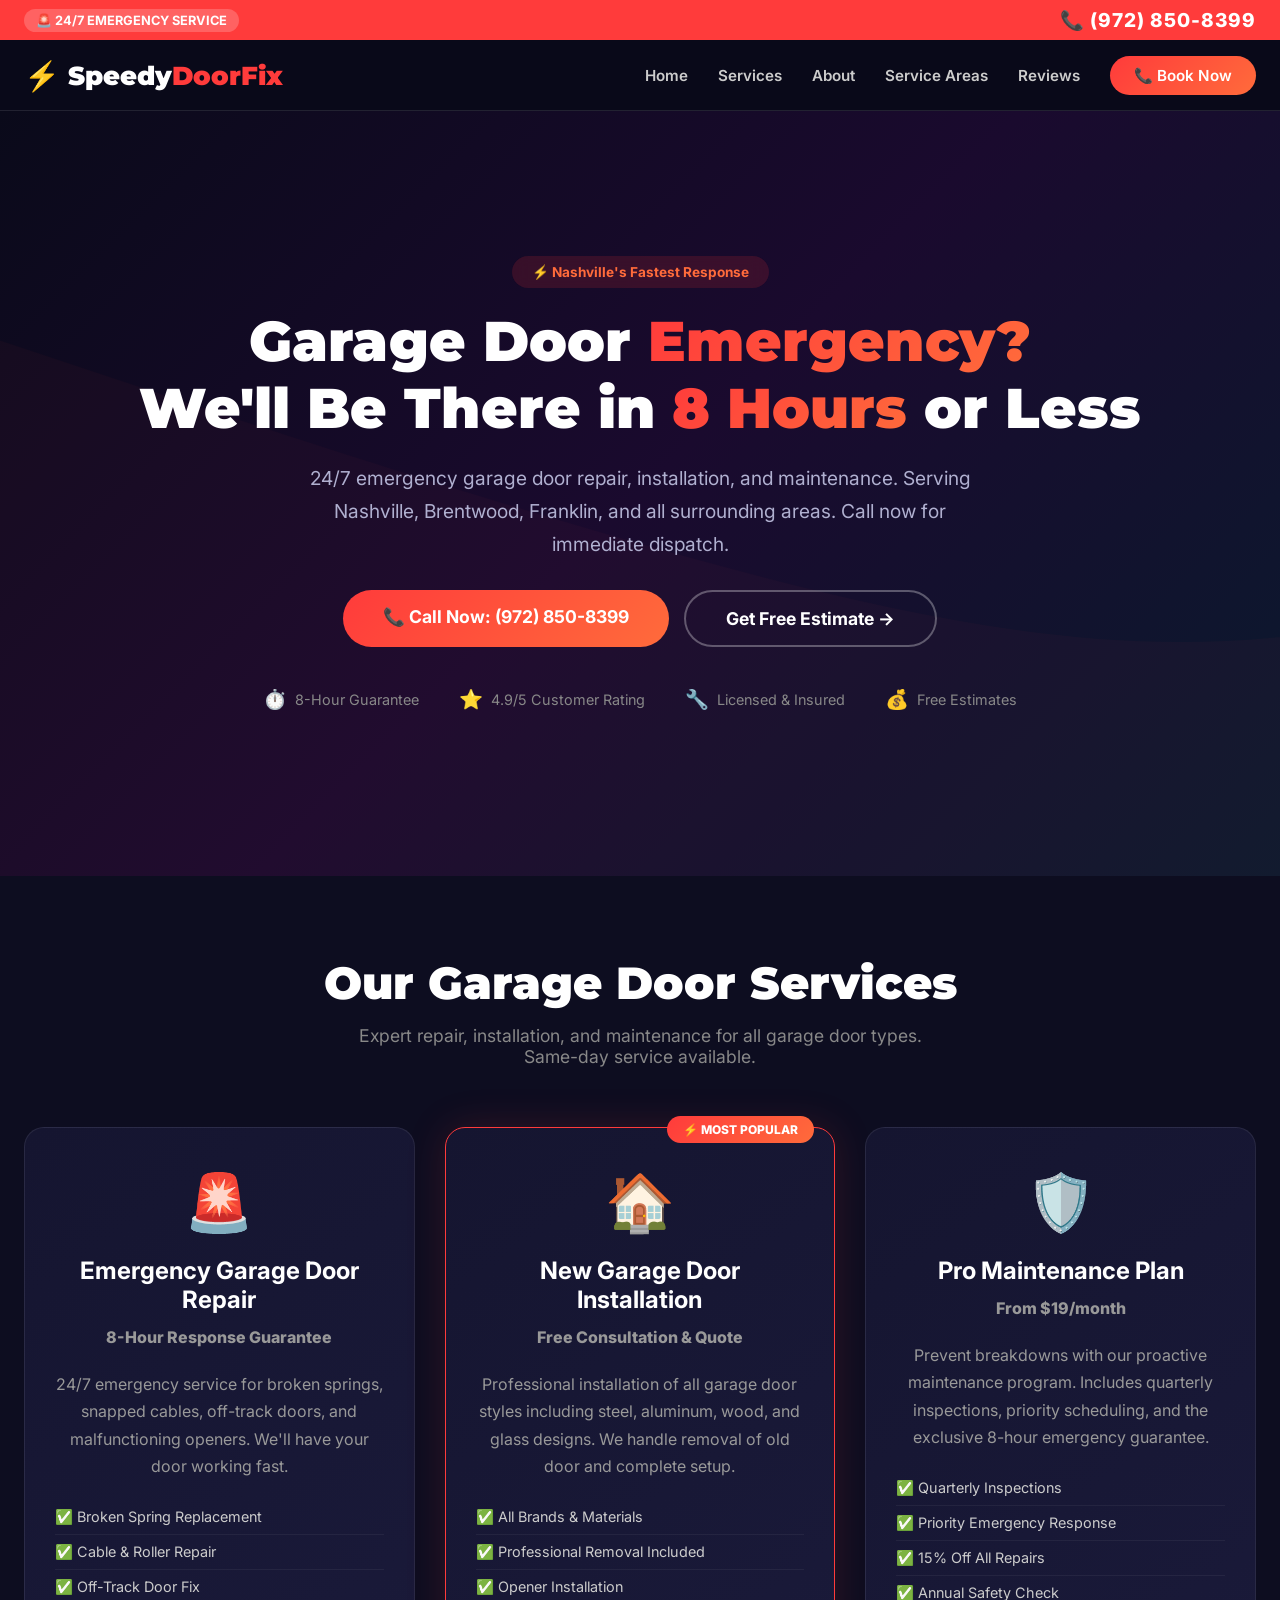
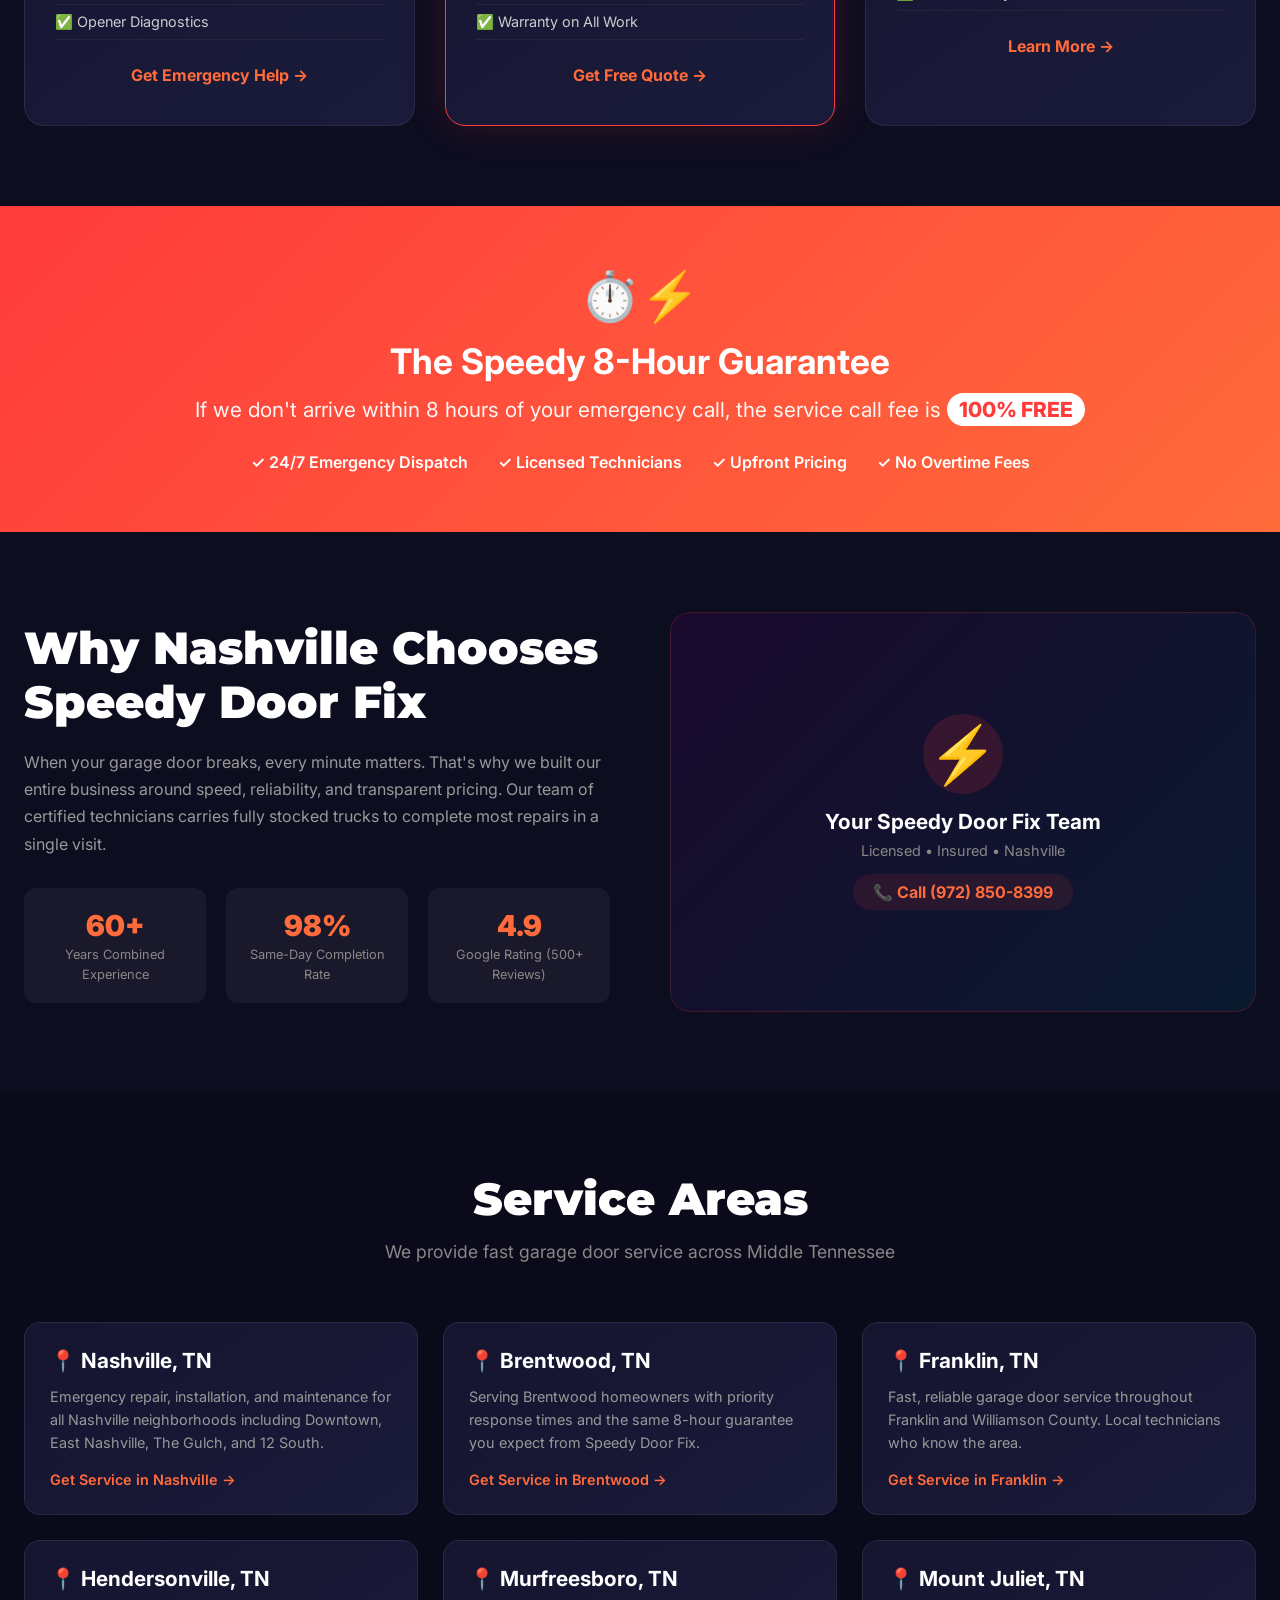
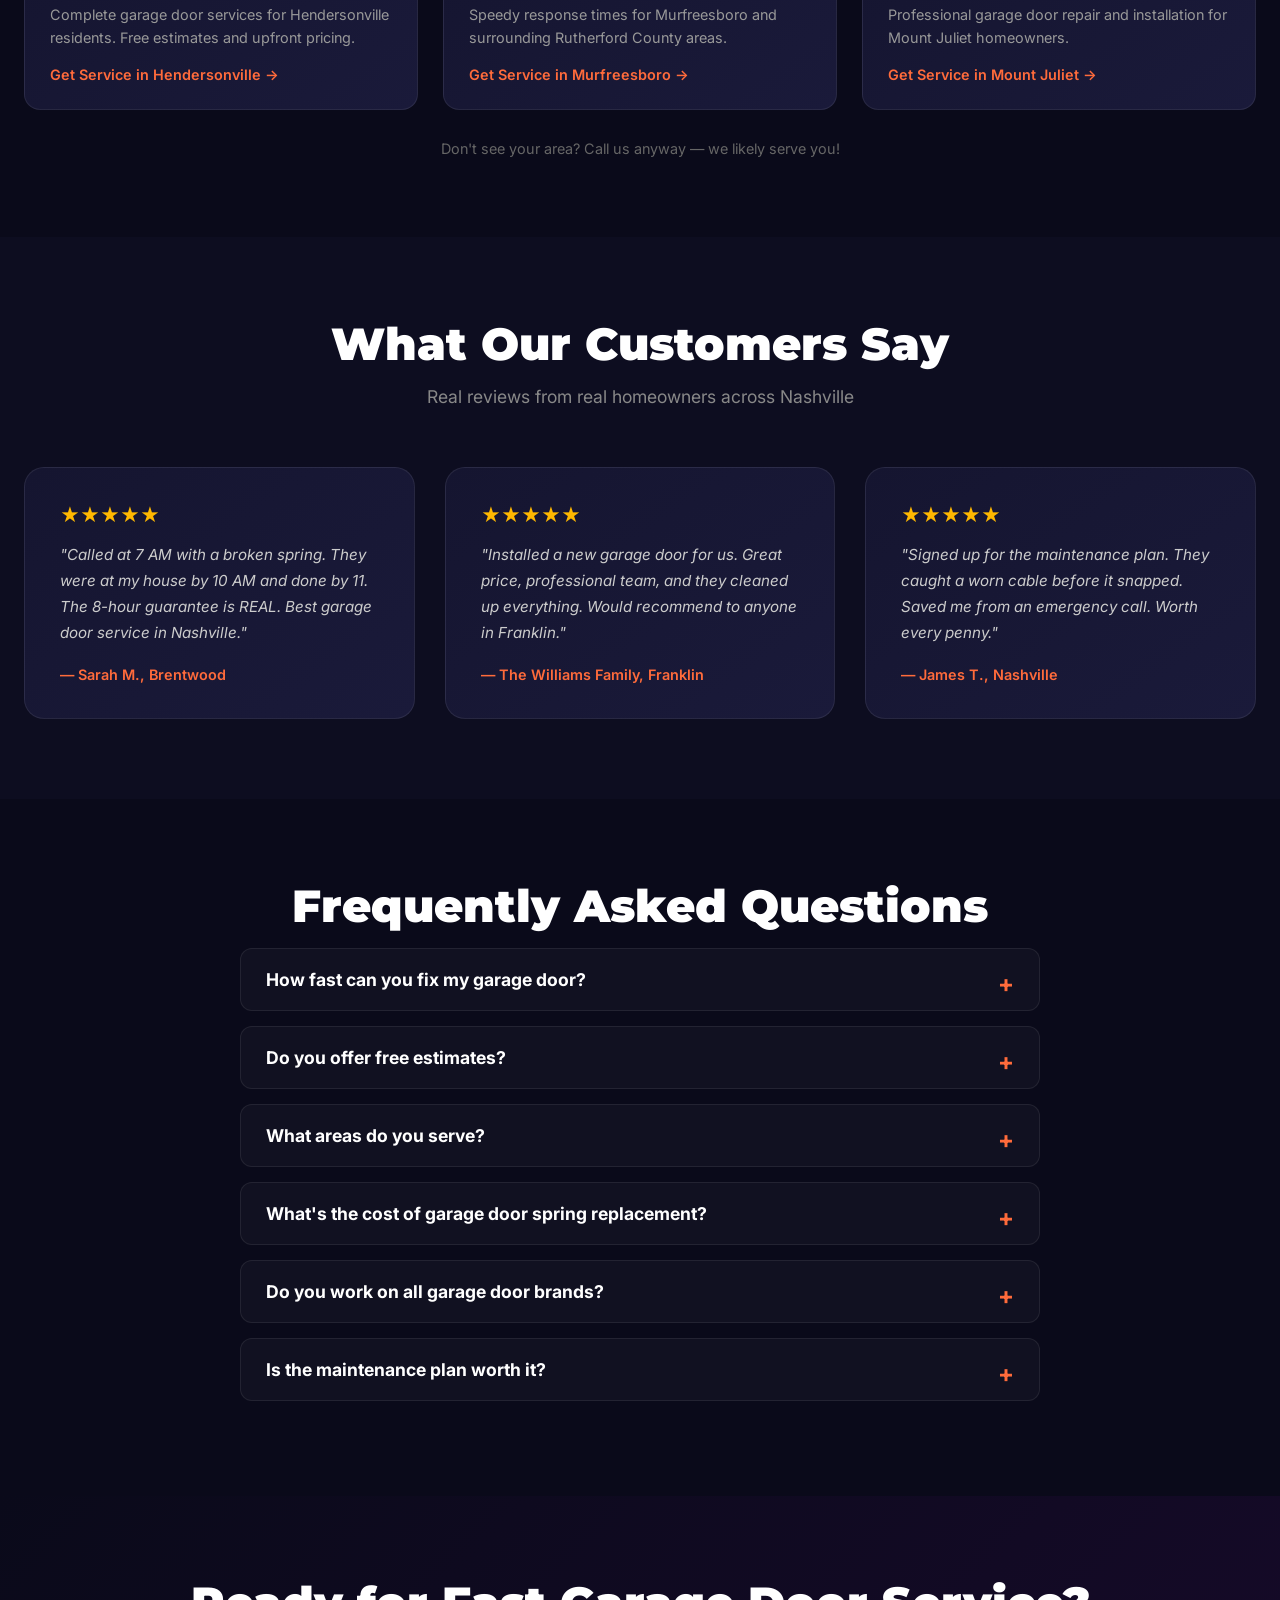
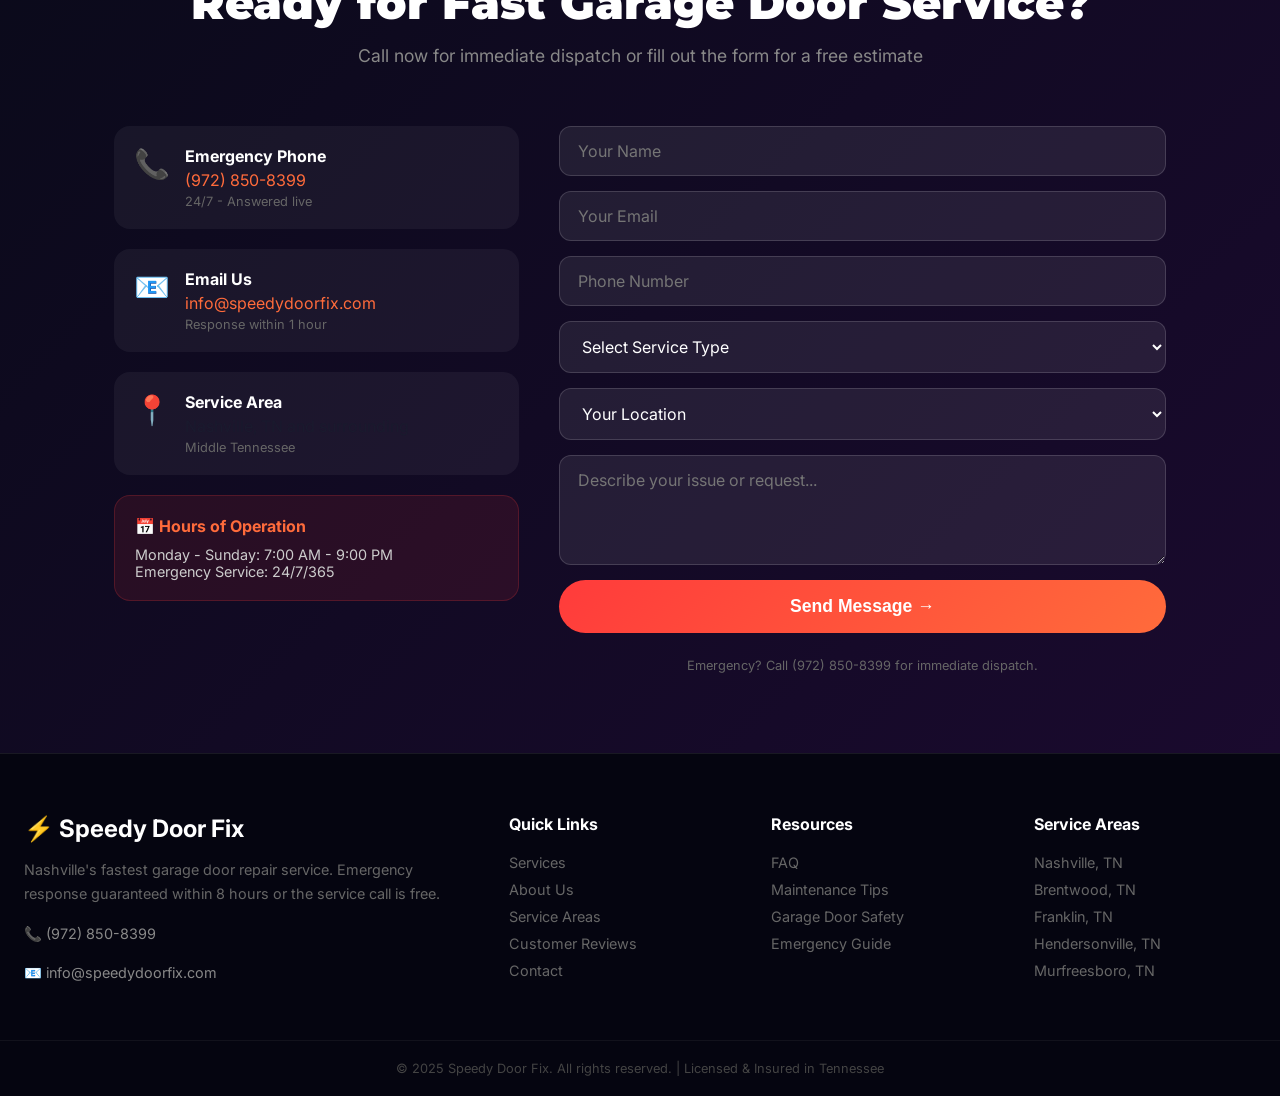
==== index.html @ 87aa8ef0 "Add files via upload" ====
<!DOCTYPE html>
<html lang="en">
<head>
    <meta charset="UTF-8">
    <meta name="viewport" content="width=device-width, initial-scale=1.0">
    <meta name="description" content="Speedy Door Fix - Nashville's fastest garage door repair service. 8-hour response guarantee on emergency repairs, installations, and maintenance. Call (972) 850-8399.">
    <meta name="keywords" content="garage door repair Nashville, emergency garage door service, garage door installation Nashville, garage door spring repair, 24 hour garage door repair">
    <meta name="author" content="Speedy Door Fix">
    <meta property="og:title" content="Speedy Door Fix | 8-Hour Garage Door Repair in Nashville">
    <meta property="og:description" content="Emergency garage door repair with 8-hour response guarantee. Serving Nashville, Brentwood, Franklin, and surrounding areas.">
    <meta property="og:type" content="website">
    <meta property="og:url" content="https://speedydoorfix.com">
    <meta name="twitter:card" content="summary_large_image">
    <title>Speedy Door Fix | 8-Hour Garage Door Repair Nashville TN</title>
    <link rel="stylesheet" href="style.css">
    <link rel="preconnect" href="https://fonts.googleapis.com">
    <link href="https://fonts.googleapis.com/css2?family=Inter:wght@400;500;600;700;800;900&family=Montserrat:wght@700;800;900&display=swap" rel="stylesheet">
    
    <!-- Local Business Schema for SEO -->
    <script type="application/ld+json">
    {
      "@context": "https://schema.org",
      "@type": "LocalBusiness",
      "name": "Speedy Door Fix",
      "email": "info@speedydoorfix.com",
      "telephone": "(972) 850-8399",
      "priceRange": "$$",
      "description": "Emergency garage door repair with 8-hour response guarantee. Serving Nashville and surrounding areas.",
      "address": {
        "@type": "PostalAddress",
        "addressLocality": "Nashville",
        "addressRegion": "TN",
        "addressCountry": "US"
      },
      "areaServed": {
        "@type": "GeoCircle",
        "geoMidpoint": {
          "@type": "GeoCoordinates",
          "latitude": 36.1627,
          "longitude": -86.7816
        },
        "geoRadius": "30000"
      },
      "openingHours": "Monday-Sunday 07:00-21:00",
      "url": "https://speedydoorfix.com"
    }
    </script>
    
    <!-- FAQ Schema for AI Search -->
    <script type="application/ld+json">
    {
      "@context": "https://schema.org",
      "@type": "FAQPage",
      "mainEntity": [
        {
          "@type": "Question",
          "name": "How fast can you fix my garage door?",
          "acceptedAnswer": {
            "@type": "Answer",
            "text": "We guarantee arrival within 8 hours of your emergency call. Most repairs are completed in under 2 hours once on site."
          }
        },
        {
          "@type": "Question",
          "name": "Do you offer garage door maintenance plans?",
          "acceptedAnswer": {
            "@type": "Answer",
            "text": "Yes. Our Pro Maintenance Plan includes quarterly inspections, priority scheduling, and the 8-hour emergency guarantee starting at $39/month."
          }
        }
      ]
    }
    </script>
</head>
<body>

<!-- TOP BAR - Emergency Contact -->
<div class="top-bar">
    <div class="container">
        <div class="top-bar-content">
            <span class="emergency-badge">🚨 24/7 EMERGENCY SERVICE</span>
            <a href="tel:+19728508399" class="emergency-phone">📞 (972) 850-8399</a>
        </div>
    </div>
</div>

<!-- NAVBAR -->
<nav class="navbar" id="navbar">
    <div class="container nav-container">
        <a href="/" class="logo">
            <span class="logo-icon">⚡</span>
            <span class="logo-text">Speedy<span class="logo-highlight">DoorFix</span></span>
        </a>
        <ul class="nav-links" id="navLinks">
            <li><a href="#home">Home</a></li>
            <li><a href="#services">Services</a></li>
            <li><a href="#about">About</a></li>
            <li><a href="#locations">Service Areas</a></li>
            <li><a href="#reviews">Reviews</a></li>
            <li><a href="#contact" class="btn-nav">📞 Book Now</a></li>
        </ul>
        <div class="hamburger" id="hamburger">
            <span></span><span></span><span></span>
        </div>
    </div>
</nav>

<!-- HERO SECTION -->
<section class="hero" id="home">
    <div class="hero-overlay"></div>
    <div class="container hero-content">
        <div class="hero-badge">⚡ Nashville's Fastest Response</div>
        <h1 class="hero-title">Garage Door <span class="highlight">Emergency?</span><br>We'll Be There in <span class="highlight">8 Hours</span> or Less</h1>
        <p class="hero-subtitle">24/7 emergency garage door repair, installation, and maintenance. Serving Nashville, Brentwood, Franklin, and all surrounding areas. Call now for immediate dispatch.</p>
        <div class="hero-cta">
            <a href="tel:+19728508399" class="btn-primary">📞 Call Now: (972) 850-8399</a>
            <a href="#contact" class="btn-secondary">Get Free Estimate →</a>
        </div>
        <div class="hero-trust">
            <div class="trust-item">
                <span class="trust-icon">⏱️</span>
                <span>8-Hour Guarantee</span>
            </div>
            <div class="trust-item">
                <span class="trust-icon">⭐</span>
                <span>4.9/5 Customer Rating</span>
            </div>
            <div class="trust-item">
                <span class="trust-icon">🔧</span>
                <span>Licensed & Insured</span>
            </div>
            <div class="trust-item">
                <span class="trust-icon">💰</span>
                <span>Free Estimates</span>
            </div>
        </div>
    </div>
</section>

<!-- SERVICE SECTION -->
<section class="services" id="services">
    <div class="container">
        <h2 class="section-title">Our Garage Door Services</h2>
        <p class="section-subtitle">Expert repair, installation, and maintenance for all garage door types. Same-day service available.</p>
        <div class="services-grid">
            
            <div class="service-card">
                <div class="service-icon-wrapper">
                    <div class="service-icon-emoji">🚨</div>
                </div>
                <h3>Emergency Garage Door Repair</h3>
                <p class="service-price">8-Hour Response Guarantee</p>
                <p>24/7 emergency service for broken springs, snapped cables, off-track doors, and malfunctioning openers. We'll have your door working fast.</p>
                <ul class="service-features">
                    <li>✅ Broken Spring Replacement</li>
                    <li>✅ Cable & Roller Repair</li>
                    <li>✅ Off-Track Door Fix</li>
                    <li>✅ Opener Diagnostics</li>
                </ul>
                <a href="#contact" class="service-cta">Get Emergency Help →</a>
            </div>
            
            <div class="service-card featured">
                <div class="badge">⚡ MOST POPULAR</div>
                <div class="service-icon-wrapper">
                    <div class="service-icon-emoji">🏠</div>
                </div>
                <h3>New Garage Door Installation</h3>
                <p class="service-price">Free Consultation & Quote</p>
                <p>Professional installation of all garage door styles including steel, aluminum, wood, and glass designs. We handle removal of old door and complete setup.</p>
                <ul class="service-features">
                    <li>✅ All Brands & Materials</li>
                    <li>✅ Professional Removal Included</li>
                    <li>✅ Opener Installation</li>
                    <li>✅ Warranty on All Work</li>
                </ul>
                <a href="#contact" class="service-cta">Get Free Quote →</a>
            </div>
            
            <div class="service-card">
                <div class="service-icon-wrapper">
                    <div class="service-icon-emoji">🛡️</div>
                </div>
                <h3>Pro Maintenance Plan</h3>
                <p class="service-price">From $19/month</p>
                <p>Prevent breakdowns with our proactive maintenance program. Includes quarterly inspections, priority scheduling, and the exclusive 8-hour emergency guarantee.</p>
                <ul class="service-features">
                    <li>✅ Quarterly Inspections</li>
                    <li>✅ Priority Emergency Response</li>
                    <li>✅ 15% Off All Repairs</li>
                    <li>✅ Annual Safety Check</li>
                </ul>
                <a href="#contact" class="service-cta">Learn More →</a>
            </div>
            
        </div>
    </div>
</section>

<!-- 8-HOUR GUARANTEE SECTION -->
<section class="guarantee">
    <div class="container guarantee-content">
        <div class="guarantee-icon">⏱️⚡</div>
        <h2>The Speedy 8-Hour Guarantee</h2>
        <p>If we don't arrive within 8 hours of your emergency call, the service call fee is <span class="guarantee-free">100% FREE</span></p>
        <div class="guarantee-features">
            <div class="guarantee-item">✓ 24/7 Emergency Dispatch</div>
            <div class="guarantee-item">✓ Licensed Technicians</div>
            <div class="guarantee-item">✓ Upfront Pricing</div>
            <div class="guarantee-item">✓ No Overtime Fees</div>
        </div>
    </div>
</section>

<!-- ABOUT / WHY US SECTION - FIXED -->
<section class="about" id="about">
    <div class="container about-grid">
        <div class="about-content">
            <h2 class="section-title" style="text-align: left;">Why Nashville Chooses Speedy Door Fix</h2>
            <p>When your garage door breaks, every minute matters. That's why we built our entire business around speed, reliability, and transparent pricing. Our team of certified technicians carries fully stocked trucks to complete most repairs in a single visit.</p>
            <div class="about-stats">
                <div class="stat">
                    <span class="stat-number">60+</span>
                    <span class="stat-label">Years Combined Experience</span>
                </div>
                <div class="stat">
                    <span class="stat-number">98%</span>
                    <span class="stat-label">Same-Day Completion Rate</span>
                </div>
                <div class="stat">
                    <span class="stat-number">4.9</span>
                    <span class="stat-label">Google Rating (500+ Reviews)</span>
                </div>
            </div>
        </div>
        <div class="about-image">
            <div class="about-img-placeholder">
                <div class="placeholder-icon">⚡</div>
                <div class="placeholder-text">Your Speedy Door Fix Team</div>
                <div class="placeholder-subtext">Licensed • Insured • Nashville</div>
                <div class="placeholder-cta">📞 Call (972) 850-8399</div>
            </div>
        </div>
    </div>
</section>

<!-- SERVICE AREAS -->
<section class="locations" id="locations">
    <div class="container">
        <h2 class="section-title">Service Areas</h2>
        <p class="section-subtitle">We provide fast garage door service across Middle Tennessee</p>
        <div class="locations-grid">
            <div class="location-card">
                <h3>📍 Nashville, TN</h3>
                <p>Emergency repair, installation, and maintenance for all Nashville neighborhoods including Downtown, East Nashville, The Gulch, and 12 South.</p>
                <a href="#contact" class="location-link">Get Service in Nashville →</a>
            </div>
            <div class="location-card">
                <h3>📍 Brentwood, TN</h3>
                <p>Serving Brentwood homeowners with priority response times and the same 8-hour guarantee you expect from Speedy Door Fix.</p>
                <a href="#contact" class="location-link">Get Service in Brentwood →</a>
            </div>
            <div class="location-card">
                <h3>📍 Franklin, TN</h3>
                <p>Fast, reliable garage door service throughout Franklin and Williamson County. Local technicians who know the area.</p>
                <a href="#contact" class="location-link">Get Service in Franklin →</a>
            </div>
            <div class="location-card">
                <h3>📍 Hendersonville, TN</h3>
                <p>Complete garage door services for Hendersonville residents. Free estimates and upfront pricing.</p>
                <a href="#contact" class="location-link">Get Service in Hendersonville →</a>
            </div>
            <div class="location-card">
                <h3>📍 Murfreesboro, TN</h3>
                <p>Speedy response times for Murfreesboro and surrounding Rutherford County areas.</p>
                <a href="#contact" class="location-link">Get Service in Murfreesboro →</a>
            </div>
            <div class="location-card">
                <h3>📍 Mount Juliet, TN</h3>
                <p>Professional garage door repair and installation for Mount Juliet homeowners.</p>
                <a href="#contact" class="location-link">Get Service in Mount Juliet →</a>
            </div>
        </div>
        <p class="location-note">Don't see your area? Call us anyway — we likely serve you!</p>
    </div>
</section>

<!-- TESTIMONIALS -->
<section class="testimonials" id="reviews">
    <div class="container">
        <h2 class="section-title">What Our Customers Say</h2>
        <p class="section-subtitle">Real reviews from real homeowners across Nashville</p>
        <div class="testimonial-grid">
            <div class="testimonial-card">
                <div class="stars">★★★★★</div>
                <p class="testimonial-text">"Called at 7 AM with a broken spring. They were at my house by 10 AM and done by 11. The 8-hour guarantee is REAL. Best garage door service in Nashville."</p>
                <p class="testimonial-author">— Sarah M., Brentwood</p>
            </div>
            <div class="testimonial-card">
                <div class="stars">★★★★★</div>
                <p class="testimonial-text">"Installed a new garage door for us. Great price, professional team, and they cleaned up everything. Would recommend to anyone in Franklin."</p>
                <p class="testimonial-author">— The Williams Family, Franklin</p>
            </div>
            <div class="testimonial-card">
                <div class="stars">★★★★★</div>
                <p class="testimonial-text">"Signed up for the maintenance plan. They caught a worn cable before it snapped. Saved me from an emergency call. Worth every penny."</p>
                <p class="testimonial-author">— James T., Nashville</p>
            </div>
        </div>
    </div>
</section>

<!-- FAQ SECTION -->
<section class="faq" id="faq">
    <div class="container">
        <h2 class="section-title">Frequently Asked Questions</h2>
        <div class="faq-grid">
            <div class="faq-item">
                <div class="faq-question">How fast can you fix my garage door?</div>
                <div class="faq-answer">We guarantee arrival within 8 hours of your emergency call. Most repairs are completed in under 2 hours once our technician is on site. For non-emergency repairs, we typically schedule within 24-48 hours.</div>
            </div>
            <div class="faq-item">
                <div class="faq-question">Do you offer free estimates?</div>
                <div class="faq-answer">Yes! All estimates are free. We provide upfront pricing before any work begins so there are never surprises.</div>
            </div>
            <div class="faq-item">
                <div class="faq-question">What areas do you serve?</div>
                <div class="faq-answer">We serve Nashville, Brentwood, Franklin, Hendersonville, Murfreesboro, Mount Juliet, and surrounding Middle Tennessee communities. Call to confirm service in your specific area.</div>
            </div>
            <div class="faq-item">
                <div class="faq-question">What's the cost of garage door spring replacement?</div>
                <div class="faq-answer">Spring replacement typically ranges from $200-$400 depending on spring type and door size. We provide exact pricing during your free estimate.</div>
            </div>
            <div class="faq-item">
                <div class="faq-question">Do you work on all garage door brands?</div>
                <div class="faq-answer">Yes. Our technicians are trained on all major brands including Clopay, Wayne Dalton, LiftMaster, Genie, Chamberlain, Amarr, and more.</div>
            </div>
            <div class="faq-item">
                <div class="faq-question">Is the maintenance plan worth it?</div>
                <div class="faq-answer">Absolutely. Customers on our Pro Maintenance Plan have 70% fewer emergency repairs. The quarterly inspections catch problems before they become costly breakdowns.</div>
            </div>
        </div>
    </div>
</section>

<!-- CONTACT SECTION -->
<section class="contact" id="contact">
    <div class="container contact-container">
        <h2 class="section-title">Ready for Fast Garage Door Service?</h2>
        <p class="section-subtitle">Call now for immediate dispatch or fill out the form for a free estimate</p>
        <div class="contact-grid">
            <div class="contact-info">
                <div class="contact-card">
                    <div class="contact-icon">📞</div>
                    <div>
                        <strong>Emergency Phone</strong>
                        <p><a href="tel:+19728508399" style="color:#ff6b3b;">(972) 850-8399</a></p>
                        <p class="contact-small">24/7 - Answered live</p>
                    </div>
                </div>
                <div class="contact-card">
                    <div class="contact-icon">📧</div>
                    <div>
                        <strong>Email Us</strong>
                        <p><a href="mailto:info@speedydoorfix.com" style="color:#ff6b3b;">info@speedydoorfix.com</a></p>
                        <p class="contact-small">Response within 1 hour</p>
                    </div>
                </div>
                <div class="contact-card">
                    <div class="contact-icon">📍</div>
                    <div>
                        <strong>Service Area</strong>
                        <p>Nashville, TN and surrounding</p>
                        <p class="contact-small">Middle Tennessee</p>
                    </div>
                </div>
                <div class="contact-hours">
                    <strong>📅 Hours of Operation</strong>
                    <p>Monday - Sunday: 7:00 AM - 9:00 PM</p>
                    <p>Emergency Service: 24/7/365</p>
                </div>
            </div>
            <form class="contact-form" action="https://formsubmit.co/info@speedydoorfix.com" method="POST">
                <input type="hidden" name="_subject" value="New Speedy Door Fix Inquiry!">
                <input type="hidden" name="_captcha" value="false">
                <input type="hidden" name="_template" value="table">
                <input type="text" name="name" placeholder="Your Name" required>
                <input type="email" name="email" placeholder="Your Email" required>
                <input type="tel" name="phone" placeholder="Phone Number" required>
                <select name="service_type">
                    <option value="">Select Service Type</option>
                    <option value="emergency">Emergency Repair (8-hour guarantee)</option>
                    <option value="installation">New Installation</option>
                    <option value="maintenance">Maintenance Plan</option>
                    <option value="estimate">Free Estimate</option>
                </select>
                <select name="location">
                    <option value="">Your Location</option>
                    <option value="nashville">Nashville</option>
                    <option value="brentwood">Brentwood</option>
                    <option value="franklin">Franklin</option>
                    <option value="hendersonville">Hendersonville</option>
                    <option value="murfreesboro">Murfreesboro</option>
                    <option value="mount_juliet">Mount Juliet</option>
                    <option value="other">Other (please specify in message)</option>
                </select>
                <textarea name="message" placeholder="Describe your issue or request..." rows="4"></textarea>
                <button type="submit" class="btn-primary">Send Message →</button>
                <p class="form-note">Emergency? Call (972) 850-8399 for immediate dispatch.</p>
            </form>
        </div>
    </div>
</section>

<!-- FOOTER -->
<footer class="footer">
    <div class="container footer-content">
        <div class="footer-brand">
            <h3>⚡ Speedy Door Fix</h3>
            <p>Nashville's fastest garage door repair service. Emergency response guaranteed within 8 hours or the service call is free.</p>
            <div class="footer-contact">
                <p>📞 (972) 850-8399</p>
                <p>📧 info@speedydoorfix.com</p>
            </div>
        </div>
        <div class="footer-links">
            <h4>Quick Links</h4>
            <a href="#services">Services</a>
            <a href="#about">About Us</a>
            <a href="#locations">Service Areas</a>
            <a href="#reviews">Customer Reviews</a>
            <a href="#contact">Contact</a>
        </div>
        <div class="footer-links">
            <h4>Resources</h4>
            <a href="#faq">FAQ</a>
            <a href="#">Maintenance Tips</a>
            <a href="#">Garage Door Safety</a>
            <a href="#">Emergency Guide</a>
        </div>
        <div class="footer-links">
            <h4>Service Areas</h4>
            <a href="#">Nashville, TN</a>
            <a href="#">Brentwood, TN</a>
            <a href="#">Franklin, TN</a>
            <a href="#">Hendersonville, TN</a>
            <a href="#">Murfreesboro, TN</a>
        </div>
    </div>
    <div class="footer-bottom">
        <p>© 2025 Speedy Door Fix. All rights reserved. | Licensed & Insured in Tennessee</p>
    </div>
</footer>

<script>
// mobile menu toggle
const hamburger = document.getElementById('hamburger');
const navLinks = document.getElementById('navLinks');
hamburger.addEventListener('click', () => {
    navLinks.classList.toggle('active');
});

// Navbar scroll effect
window.addEventListener('scroll', () => {
    const navbar = document.getElementById('navbar');
    if (window.scrollY > 100) {
        navbar.classList.add('scrolled');
    } else {
        navbar.classList.remove('scrolled');
    }
});

// FAQ Accordion
document.querySelectorAll('.faq-question').forEach(question => {
    question.addEventListener('click', () => {
        const faqItem = question.parentElement;
        faqItem.classList.toggle('active');
    });
});
</script>

</body>
</html>
---- style.css ----
/* ===== RESET & BASE ===== */
* { margin: 0; padding: 0; box-sizing: border-box; }
html { scroll-behavior: smooth; }
body {
    font-family: 'Inter', sans-serif;
    color: #1a1a2e;
    background: #0a0a1a;
    overflow-x: hidden;
}
.container {
    max-width: 1280px;
    margin: 0 auto;
    padding: 0 24px;
}
a { text-decoration: none; color: inherit; }

/* ===== TOP BAR ===== */
.top-bar {
    background: #ff3b3b;
    color: #fff;
    padding: 8px 0;
    position: relative;
    z-index: 1001;
}
.top-bar-content {
    display: flex;
    justify-content: space-between;
    align-items: center;
    flex-wrap: wrap;
    gap: 15px;
}
.emergency-badge {
    background: rgba(255,255,255,0.2);
    padding: 4px 12px;
    border-radius: 50px;
    font-size: 0.8rem;
    font-weight: 700;
}
.emergency-phone {
    font-size: 1.2rem;
    font-weight: 800;
    letter-spacing: 1px;
}
.emergency-phone:hover { opacity: 0.9; }

/* ===== NAVBAR ===== */
.navbar {
    position: sticky;
    top: 0;
    width: 100%;
    z-index: 1000;
    background: rgba(10,10,26,0.95);
    backdrop-filter: blur(20px);
    border-bottom: 1px solid rgba(255,255,255,0.1);
    transition: all 0.3s;
}
.navbar.scrolled {
    background: #0a0a1a;
    box-shadow: 0 4px 30px rgba(0,0,0,0.3);
}
.nav-container {
    display: flex;
    justify-content: space-between;
    align-items: center;
    height: 70px;
}
.logo {
    display: flex;
    align-items: center;
    gap: 8px;
    font-size: 1.6rem;
    font-weight: 900;
}
.logo-icon {
    font-size: 1.8rem;
}
.logo-text {
    color: #fff;
    font-family: 'Montserrat', sans-serif;
}
.logo-highlight {
    color: #ff3b3b;
}
.nav-links {
    display: flex;
    list-style: none;
    gap: 30px;
    align-items: center;
}
.nav-links a {
    color: #ccc;
    font-weight: 600;
    transition: color 0.3s;
    font-size: 0.95rem;
}
.nav-links a:hover { color: #ff3b3b; }
.btn-nav {
    background: linear-gradient(135deg, #ff3b3b, #ff6b3b);
    color: #fff !important;
    padding: 10px 24px;
    border-radius: 50px;
    font-weight: 700;
    transition: transform 0.3s;
}
.btn-nav:hover { transform: scale(1.05); }
.hamburger {
    display: none;
    flex-direction: column;
    gap: 5px;
    cursor: pointer;
}
.hamburger span {
    width: 28px;
    height: 3px;
    background: #fff;
    border-radius: 3px;
    transition: 0.3s;
}

/* ===== HERO ===== */
.hero {
    min-height: 85vh;
    display: flex;
    align-items: center;
    background: linear-gradient(135deg, #0a0a1a 0%, #1a0a2e 50%, #0a1a2e 100%);
    position: relative;
    overflow: hidden;
}
.hero-overlay {
    position: absolute;
    inset: 0;
    background: url('data:image/svg+xml,<svg xmlns="http://www.w3.org/2000/svg" viewBox="0 0 1440 320"><path fill="%23ff3b3b" fill-opacity="0.03" d="M0,96L48,112C96,128,192,160,288,186.7C384,213,480,235,576,213.3C672,192,768,128,864,128C960,128,1056,192,1152,208C1248,224,1344,192,1392,176L1440,160L1440,320L1392,320C1344,320,1248,320,1152,320C1056,320,960,320,864,320C768,320,672,320,576,320C480,320,384,320,288,320C192,320,96,320,48,320L0,320Z"></path></svg>');
    background-size: cover;
}
.hero-content {
    position: relative;
    z-index: 2;
    text-align: center;
    padding: 40px 0 60px;
}
.hero-badge {
    display: inline-block;
    background: rgba(255,59,59,0.15);
    color: #ff6b3b;
    padding: 8px 20px;
    border-radius: 50px;
    font-size: 0.85rem;
    font-weight: 700;
    margin-bottom: 20px;
    backdrop-filter: blur(10px);
}
.hero-title {
    font-size: 3.5rem;
    font-weight: 900;
    color: #fff;
    line-height: 1.2;
    font-family: 'Montserrat', sans-serif;
    margin-bottom: 20px;
}
.highlight {
    background: linear-gradient(135deg, #ff3b3b, #ff6b3b);
    -webkit-background-clip: text;
    -webkit-text-fill-color: transparent;
}
.hero-subtitle {
    font-size: 1.2rem;
    color: #b0b0d0;
    max-width: 700px;
    margin: 0 auto 30px;
    line-height: 1.7;
}
.hero-cta {
    display: flex;
    gap: 15px;
    justify-content: center;
    margin-bottom: 40px;
    flex-wrap: wrap;
}
.btn-primary {
    background: linear-gradient(135deg, #ff3b3b, #ff6b3b);
    color: #fff;
    padding: 16px 40px;
    border-radius: 50px;
    font-weight: 700;
    font-size: 1.1rem;
    transition: all 0.3s;
    border: none;
    cursor: pointer;
    display: inline-block;
}
.btn-primary:hover {
    transform: translateY(-3px);
    box-shadow: 0 10px 40px rgba(255,59,59,0.4);
}
.btn-secondary {
    background: transparent;
    color: #fff;
    padding: 16px 40px;
    border: 2px solid rgba(255,255,255,0.3);
    border-radius: 50px;
    font-weight: 700;
    font-size: 1.1rem;
    transition: all 0.3s;
}
.btn-secondary:hover {
    border-color: #ff3b3b;
    color: #ff3b3b;
}
.hero-trust {
    display: flex;
    gap: 40px;
    justify-content: center;
    flex-wrap: wrap;
}
.trust-item {
    display: flex;
    align-items: center;
    gap: 8px;
    color: #888;
    font-size: 0.9rem;
}
.trust-icon {
    font-size: 1.2rem;
}

/* ===== SECTIONS COMMON ===== */
section { padding: 80px 0; }
.section-title {
    font-size: 2.8rem;
    font-weight: 900;
    text-align: center;
    color: #fff;
    margin-bottom: 15px;
    font-family: 'Montserrat', sans-serif;
}
.section-subtitle {
    text-align: center;
    color: #888;
    font-size: 1.1rem;
    max-width: 600px;
    margin: 0 auto 60px;
}

/* ===== SERVICES ===== */
.services { background: #0d0d20; }
.services-grid {
    display: grid;
    grid-template-columns: repeat(3, 1fr);
    gap: 30px;
}
.service-card {
    background: linear-gradient(145deg, #151530, #1a1a3a);
    border: 1px solid rgba(255,255,255,0.08);
    border-radius: 20px;
    padding: 40px 30px;
    transition: all 0.3s;
    position: relative;
    text-align: center;
}
.service-card:hover {
    transform: translateY(-10px);
    border-color: #ff3b3b;
}
.service-card.featured {
    border-color: #ff3b3b;
    box-shadow: 0 0 40px rgba(255,59,59,0.15);
}
.badge {
    position: absolute;
    top: -12px;
    right: 20px;
    background: linear-gradient(135deg, #ff3b3b, #ff6b3b);
    color: #fff;
    padding: 6px 16px;
    border-radius: 50px;
    font-size: 0.75rem;
    font-weight: 800;
}
.service-icon-wrapper {
    margin-bottom: 20px;
}
.service-icon-emoji {
    font-size: 3.5rem;
}
.service-card h3 {
    color: #fff;
    font-size: 1.5rem;
    margin-bottom: 10px;
}
.service-price {
    color: #ff6b3b;
    font-weight: 800;
    font-size: 1rem;
    margin-bottom: 15px;
}
.service-card p {
    color: #999;
    line-height: 1.7;
    margin-bottom: 20px;
}
.service-features {
    list-style: none;
    text-align: left;
    margin-bottom: 25px;
}
.service-features li {
    color: #ccc;
    padding: 8px 0;
    border-bottom: 1px solid rgba(255,255,255,0.05);
    font-size: 0.9rem;
}
.service-cta {
    display: inline-block;
    color: #ff6b3b;
    font-weight: 700;
    transition: color 0.3s;
}
.service-cta:hover { color: #ff3b3b; }

/* ===== GUARANTEE SECTION ===== */
.guarantee {
    background: linear-gradient(135deg, #ff3b3b, #ff6b3b);
    text-align: center;
    padding: 60px 0;
}
.guarantee-icon {
    font-size: 3rem;
    margin-bottom: 15px;
}
.guarantee h2 {
    color: #fff;
    font-size: 2.2rem;
    margin-bottom: 15px;
}
.guarantee p {
    color: rgba(255,255,255,0.95);
    font-size: 1.3rem;
    margin-bottom: 30px;
}
.guarantee-free {
    background: #fff;
    color: #ff3b3b;
    padding: 4px 12px;
    border-radius: 50px;
    font-weight: 800;
}
.guarantee-features {
    display: flex;
    justify-content: center;
    gap: 30px;
    flex-wrap: wrap;
}
.guarantee-item {
    color: #fff;
    font-weight: 600;
}

/* ===== ABOUT SECTION - FIXED ===== */
.about { background: #0d0d20; }
.about-grid {
    display: grid;
    grid-template-columns: 1fr 1fr;
    gap: 60px;
    align-items: center;
}
.about-content h2 {
    text-align: left;
    margin-bottom: 20px;
}
.about-content p {
    color: #999;
    line-height: 1.7;
    margin-bottom: 15px;
}
.about-stats {
    display: grid;
    grid-template-columns: repeat(3, 1fr);
    gap: 20px;
    margin-top: 30px;
}
.stat {
    text-align: center;
    padding: 20px;
    background: rgba(255,255,255,0.05);
    border-radius: 12px;
}
.stat-number {
    display: block;
    font-size: 1.8rem;
    font-weight: 900;
    color: #ff6b3b;
}
.stat-label {
    color: #888;
    font-size: 0.8rem;
}

/* Team placeholder - looks intentional, not broken */
.about-image {
    border-radius: 20px;
    overflow: hidden;
}
.about-img-placeholder {
    width: 100%;
    height: 400px;
    background: linear-gradient(135deg, #1a0a2e, #0a1a2e);
    display: flex;
    flex-direction: column;
    align-items: center;
    justify-content: center;
    text-align: center;
    border: 1px solid rgba(255,59,59,0.2);
    border-radius: 20px;
}
.placeholder-icon {
    font-size: 3.5rem;
    margin-bottom: 15px;
    background: rgba(255,59,59,0.15);
    width: 80px;
    height: 80px;
    display: flex;
    align-items: center;
    justify-content: center;
    border-radius: 50%;
}
.placeholder-text {
    color: #fff;
    font-size: 1.3rem;
    font-weight: 700;
    margin-bottom: 8px;
}
.placeholder-subtext {
    color: #888;
    font-size: 0.9rem;
    margin-bottom: 15px;
}
.placeholder-cta {
    color: #ff6b3b;
    font-weight: 700;
    font-size: 1rem;
    background: rgba(255,59,59,0.1);
    padding: 8px 20px;
    border-radius: 50px;
    display: inline-block;
}

/* ===== LOCATIONS ===== */
.locations { background: #0a0a1a; }
.locations-grid {
    display: grid;
    grid-template-columns: repeat(3, 1fr);
    gap: 25px;
}
.location-card {
    background: linear-gradient(145deg, #151530, #1a1a3a);
    border: 1px solid rgba(255,255,255,0.08);
    border-radius: 16px;
    padding: 25px;
    transition: all 0.3s;
}
.location-card:hover {
    border-color: #ff3b3b;
    transform: translateY(-5px);
}
.location-card h3 {
    color: #fff;
    font-size: 1.3rem;
    margin-bottom: 12px;
}
.location-card p {
    color: #999;
    font-size: 0.9rem;
    line-height: 1.6;
    margin-bottom: 15px;
}
.location-link {
    color: #ff6b3b;
    font-weight: 600;
    font-size: 0.9rem;
}
.location-note {
    text-align: center;
    color: #666;
    margin-top: 30px;
    font-size: 0.9rem;
}

/* ===== TESTIMONIALS ===== */
.testimonials { background: #0d0d20; }
.testimonial-grid {
    display: grid;
    grid-template-columns: repeat(3, 1fr);
    gap: 30px;
}
.testimonial-card {
    background: linear-gradient(145deg, #151530, #1a1a3a);
    border: 1px solid rgba(255,255,255,0.08);
    border-radius: 20px;
    padding: 35px;
}
.stars {
    color: #ffb800;
    font-size: 1.2rem;
    margin-bottom: 15px;
}
.testimonial-text {
    color: #ccc;
    font-size: 0.95rem;
    line-height: 1.7;
    margin-bottom: 20px;
    font-style: italic;
}
.testimonial-author {
    color: #ff6b3b;
    font-weight: 600;
    font-size: 0.9rem;
}

/* ===== FAQ SECTION ===== */
.faq { background: #0a0a1a; }
.faq-grid {
    max-width: 800px;
    margin: 0 auto;
}
.faq-item {
    background: rgba(255,255,255,0.03);
    border: 1px solid rgba(255,255,255,0.08);
    border-radius: 12px;
    margin-bottom: 15px;
    overflow: hidden;
}
.faq-question {
    padding: 20px 25px;
    color: #fff;
    font-weight: 700;
    font-size: 1.1rem;
    cursor: pointer;
    position: relative;
    transition: background 0.3s;
}
.faq-question:hover {
    background: rgba(255,59,59,0.1);
}
.faq-question::after {
    content: '+';
    position: absolute;
    right: 25px;
    font-size: 1.5rem;
    color: #ff6b3b;
}
.faq-item.active .faq-question::after {
    content: '-';
}
.faq-answer {
    padding: 0 25px;
    max-height: 0;
    overflow: hidden;
    transition: max-height 0.3s ease;
    color: #999;
    line-height: 1.7;
}
.faq-item.active .faq-answer {
    padding: 0 25px 20px 25px;
    max-height: 300px;
}

/* ===== CONTACT ===== */
.contact { background: linear-gradient(135deg, #0a0a1a, #1a0a2e); }
.contact-container { max-width: 1100px; }
.contact-grid {
    display: grid;
    grid-template-columns: 1fr 1.5fr;
    gap: 40px;
}
.contact-info {
    display: flex;
    flex-direction: column;
    gap: 20px;
}
.contact-card {
    display: flex;
    gap: 15px;
    align-items: flex-start;
    background: rgba(255,255,255,0.05);
    padding: 20px;
    border-radius: 16px;
}
.contact-icon {
    font-size: 1.8rem;
}
.contact-card strong {
    color: #fff;
    display: block;
    margin-bottom: 4px;
}
.contact-card p a {
    color: #ff6b3b;
}
.contact-small {
    color: #666;
    font-size: 0.8rem;
    margin-top: 4px;
}
.contact-hours {
    background: rgba(255,59,59,0.1);
    padding: 20px;
    border-radius: 16px;
    border: 1px solid rgba(255,59,59,0.2);
}
.contact-hours strong {
    color: #ff6b3b;
    display: block;
    margin-bottom: 10px;
}
.contact-hours p {
    color: #ccc;
    font-size: 0.9rem;
}
.contact-form {
    display: flex;
    flex-direction: column;
    gap: 15px;
}
.contact-form input,
.contact-form select,
.contact-form textarea {
    background: rgba(255,255,255,0.08);
    border: 1px solid rgba(255,255,255,0.15);
    border-radius: 12px;
    padding: 14px 18px;
    color: #fff;
    font-size: 1rem;
    font-family: 'Inter', sans-serif;
    outline: none;
    transition: border-color 0.3s;
}
.contact-form input:focus,
.contact-form select:focus,
.contact-form textarea:focus {
    border-color: #ff3b3b;
}
.contact-form select option {
    background: #1a1a3a;
    color: #fff;
}
.form-note {
    text-align: center;
    color: #666;
    font-size: 0.8rem;
    margin-top: 10px;
}

/* ===== FOOTER ===== */
.footer {
    background: #050510;
    padding: 60px 0 20px;
    border-top: 1px solid rgba(255,255,255,0.08);
}
.footer-content {
    display: grid;
    grid-template-columns: 2fr 1fr 1fr 1fr;
    gap: 40px;
    margin-bottom: 40px;
}
.footer-brand h3 {
    color: #fff;
    font-size: 1.5rem;
    margin-bottom: 15px;
}
.footer-brand p {
    color: #666;
    font-size: 0.9rem;
    line-height: 1.7;
    margin-bottom: 15px;
}
.footer-contact p {
    color: #888;
    font-size: 0.9rem;
}
.footer-links h4 {
    color: #fff;
    margin-bottom: 15px;
}
.footer-links a {
    display: block;
    color: #666;
    padding: 5px 0;
    font-size: 0.9rem;
    transition: color 0.3s;
}
.footer-links a:hover {
    color: #ff3b3b;
}
.footer-bottom {
    text-align: center;
    padding-top: 20px;
    border-top: 1px solid rgba(255,255,255,0.05);
}
.footer-bottom p {
    color: #444;
    font-size: 0.8rem;
}

/* ===== RESPONSIVE ===== */
@media (max-width: 968px) {
    .nav-links {
        display: none;
        position: absolute;
        top: 70px;
        left: 0;
        width: 100%;
        background: rgba(10,10,26,0.98);
        flex-direction: column;
        padding: 30px;
        gap: 20px;
    }
    .nav-links.active { display: flex; }
    .hamburger { display: flex; }
    .hero-title { font-size: 2rem; }
    .services-grid,
    .locations-grid,
    .testimonial-grid {
        grid-template-columns: 1fr;
    }
    .about-grid,
    .contact-grid,
    .footer-content {
        grid-template-columns: 1fr;
    }
    .section-title { font-size: 2rem; }
    .guarantee h2 { font-size: 1.5rem; }
    .about-img-placeholder {
        height: 300px;
    }
}
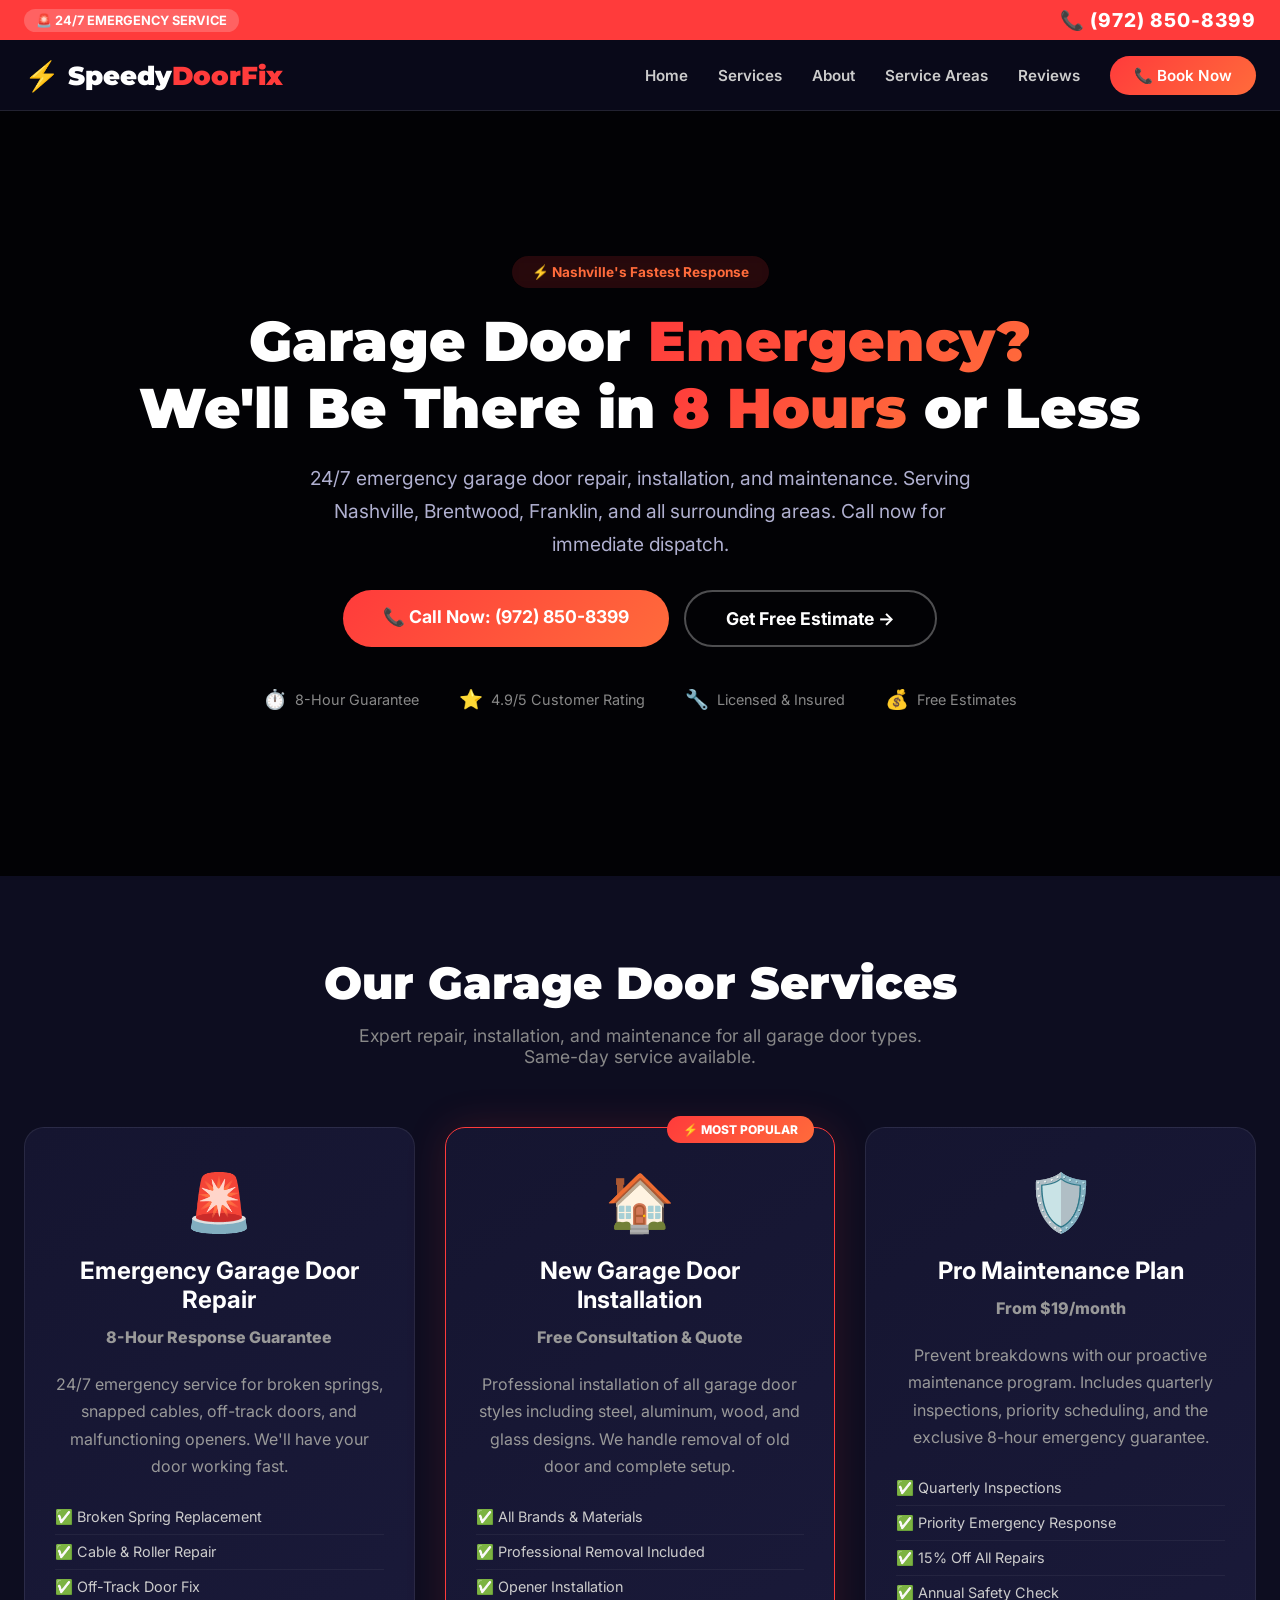
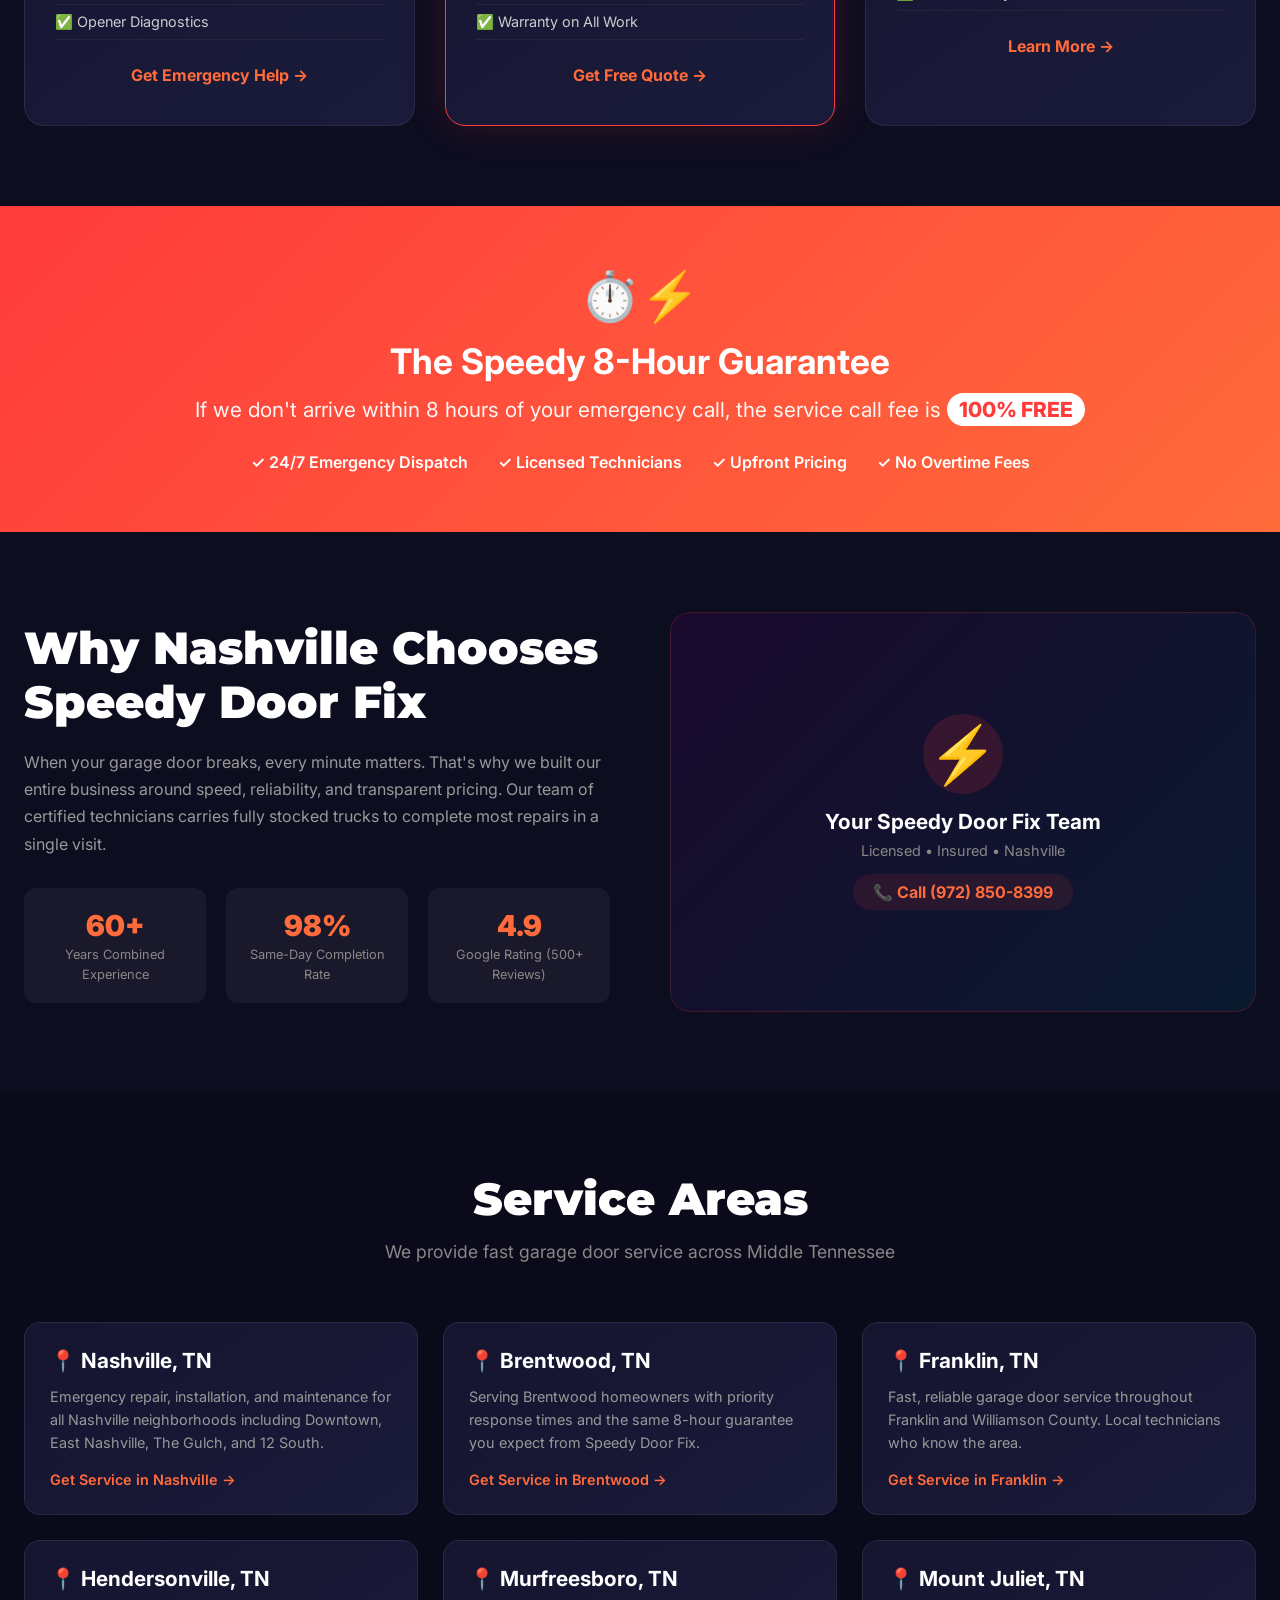
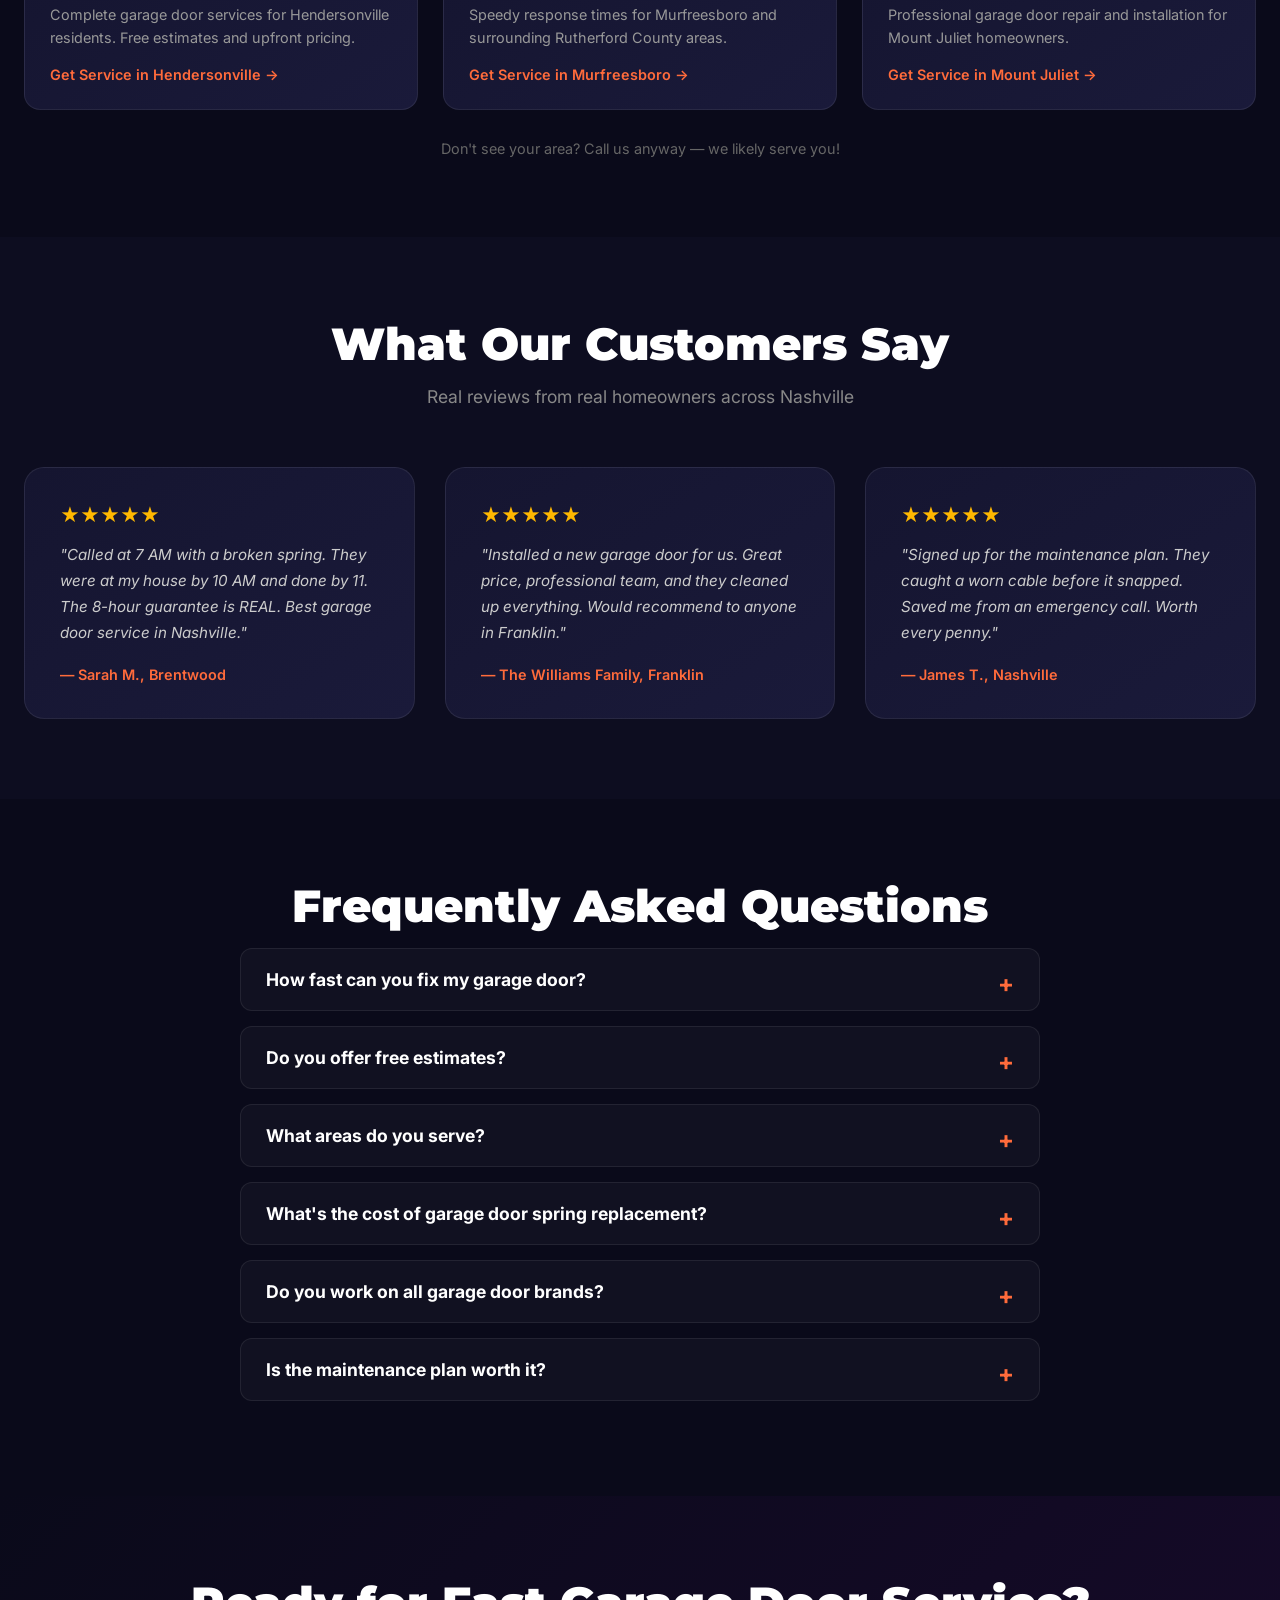
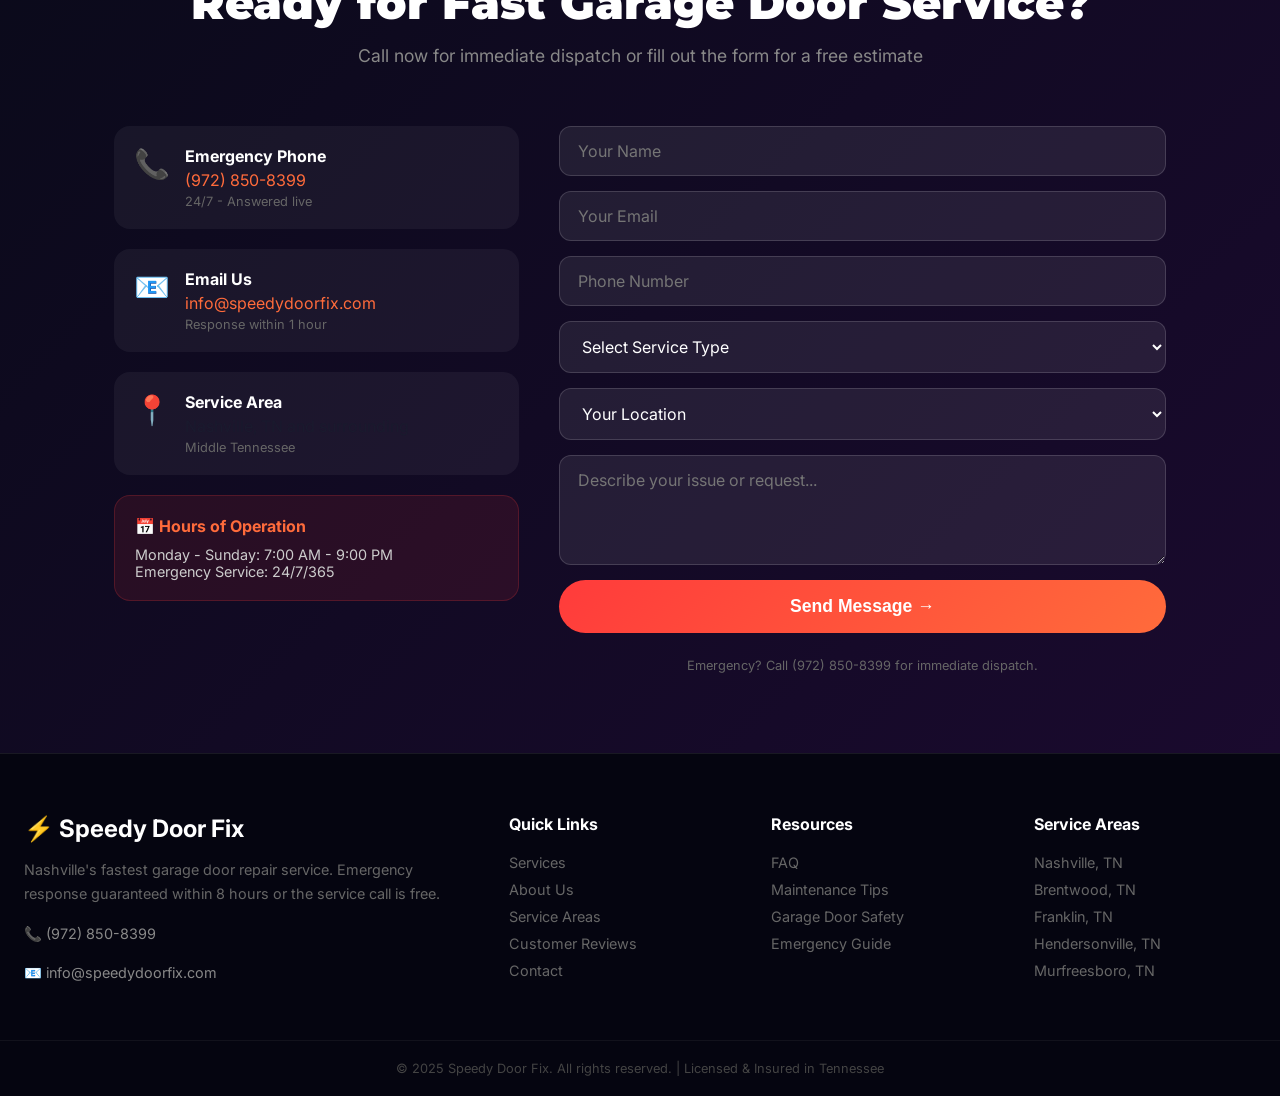
==== commit 4924e220: "Add files via upload" ====
--- a/index.html
+++ b/index.html
@@ -105,8 +105,13 @@
     </div>
 </nav>
 
-<!-- HERO SECTION -->
+<!-- HERO SECTION WITH VIDEO BACKGROUND -->
 <section class="hero" id="home">
+    <video class="hero-video" autoplay muted loop playsinline>
+        <source src="gdooropen.mp4" type="video/mp4">
+        <!-- Fallback for browsers that don't support video -->
+        Your browser does not support the video tag.
+    </video>
     <div class="hero-overlay"></div>
     <div class="container hero-content">
         <div class="hero-badge">⚡ Nashville's Fastest Response</div>
--- a/style.css
+++ b/style.css
@@ -117,21 +117,39 @@
     transition: 0.3s;
 }
 
-/* ===== HERO ===== */
+/* ===== HERO WITH VIDEO BACKGROUND ===== */
 .hero {
     min-height: 85vh;
     display: flex;
     align-items: center;
-    background: linear-gradient(135deg, #0a0a1a 0%, #1a0a2e 50%, #0a1a2e 100%);
     position: relative;
     overflow: hidden;
-}
+    background: #0a0a1a; /* fallback if video fails */
+}
+
+.hero-video {
+    position: absolute;
+    top: 50%;
+    left: 50%;
+    min-width: 100%;
+    min-height: 100%;
+    width: auto;
+    height: auto;
+    transform: translate(-50%, -50%);
+    object-fit: cover;
+    z-index: 0;
+}
+
 .hero-overlay {
     position: absolute;
-    inset: 0;
-    background: url('data:image/svg+xml,<svg xmlns="http://www.w3.org/2000/svg" viewBox="0 0 1440 320"><path fill="%23ff3b3b" fill-opacity="0.03" d="M0,96L48,112C96,128,192,160,288,186.7C384,213,480,235,576,213.3C672,192,768,128,864,128C960,128,1056,192,1152,208C1248,224,1344,192,1392,176L1440,160L1440,320L1392,320C1344,320,1248,320,1152,320C1056,320,960,320,864,320C768,320,672,320,576,320C480,320,384,320,288,320C192,320,96,320,48,320L0,320Z"></path></svg>');
-    background-size: cover;
-}
+    top: 0;
+    left: 0;
+    width: 100%;
+    height: 100%;
+    background: rgba(0, 0, 0, 0.8); /* Adjust darkness: 0.5 = lighter, 0.7 = darker */
+    z-index: 1;
+}
+
 .hero-content {
     position: relative;
     z-index: 2;
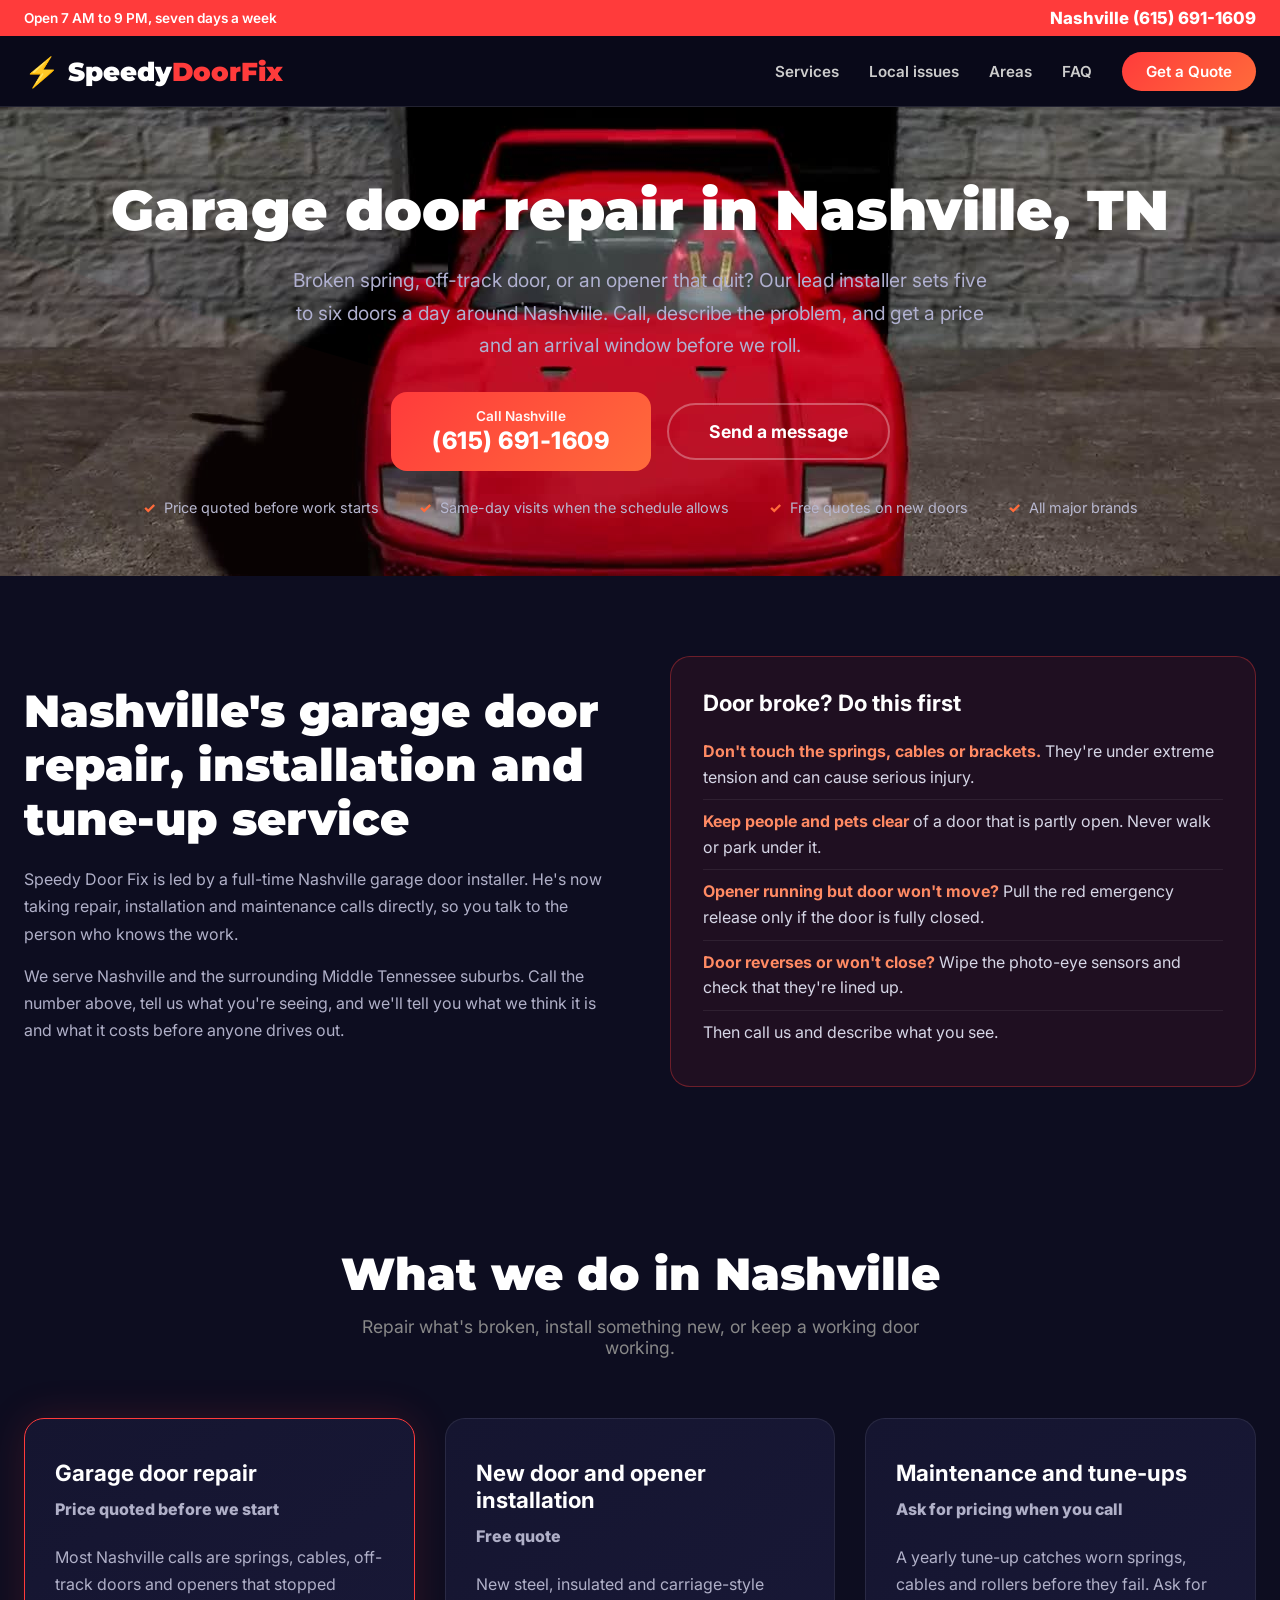
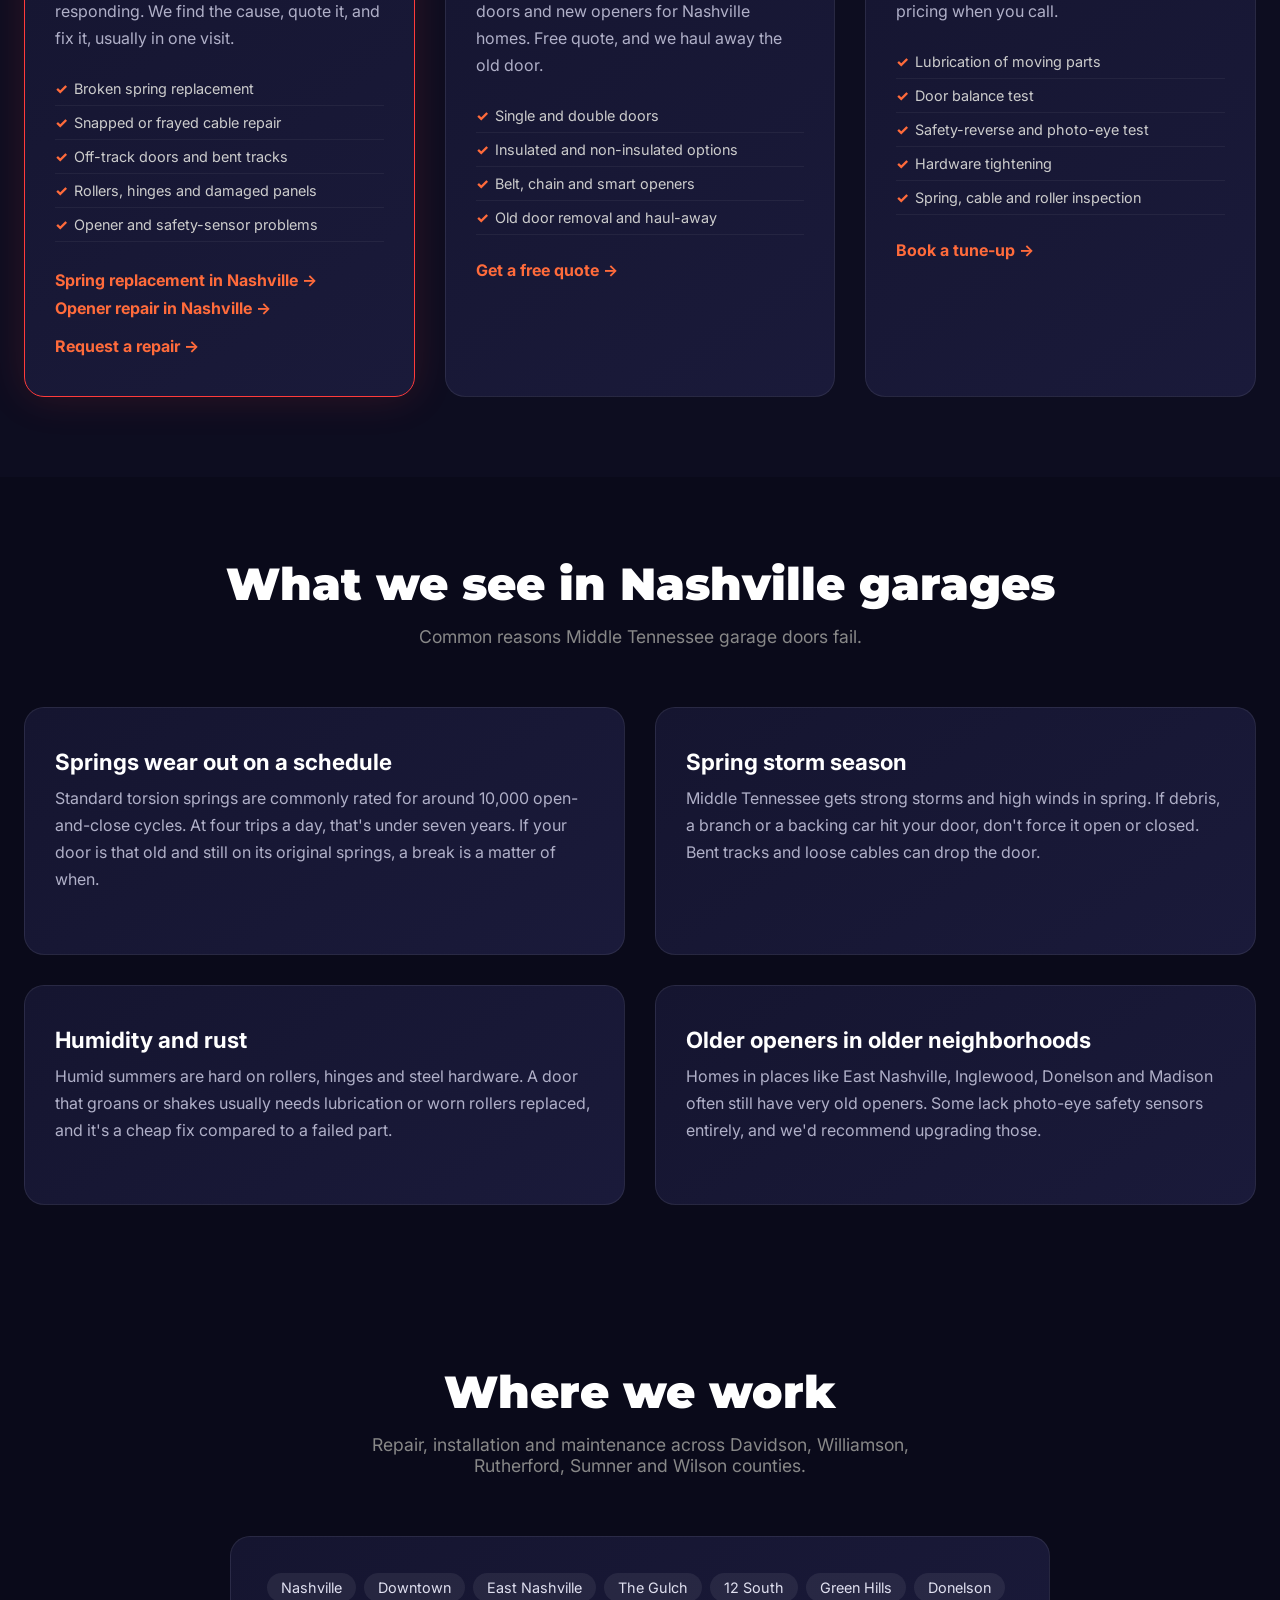
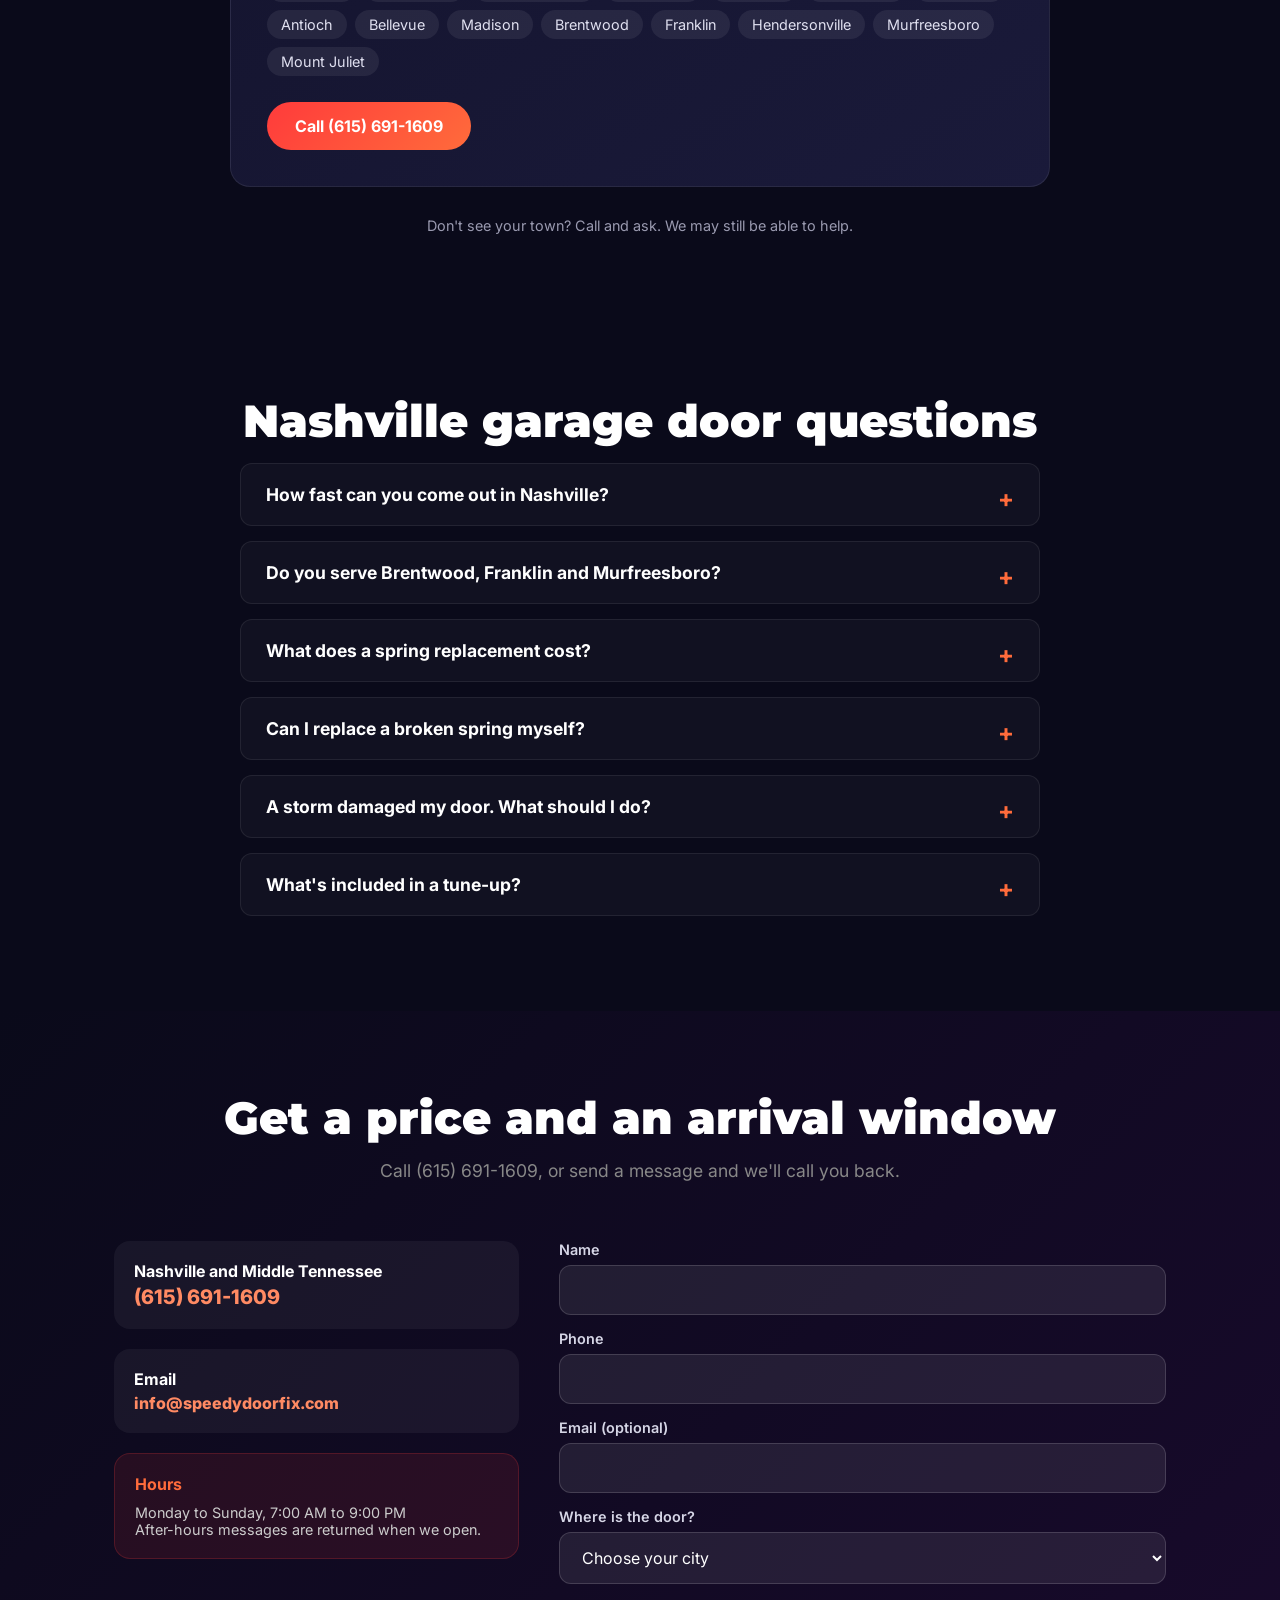
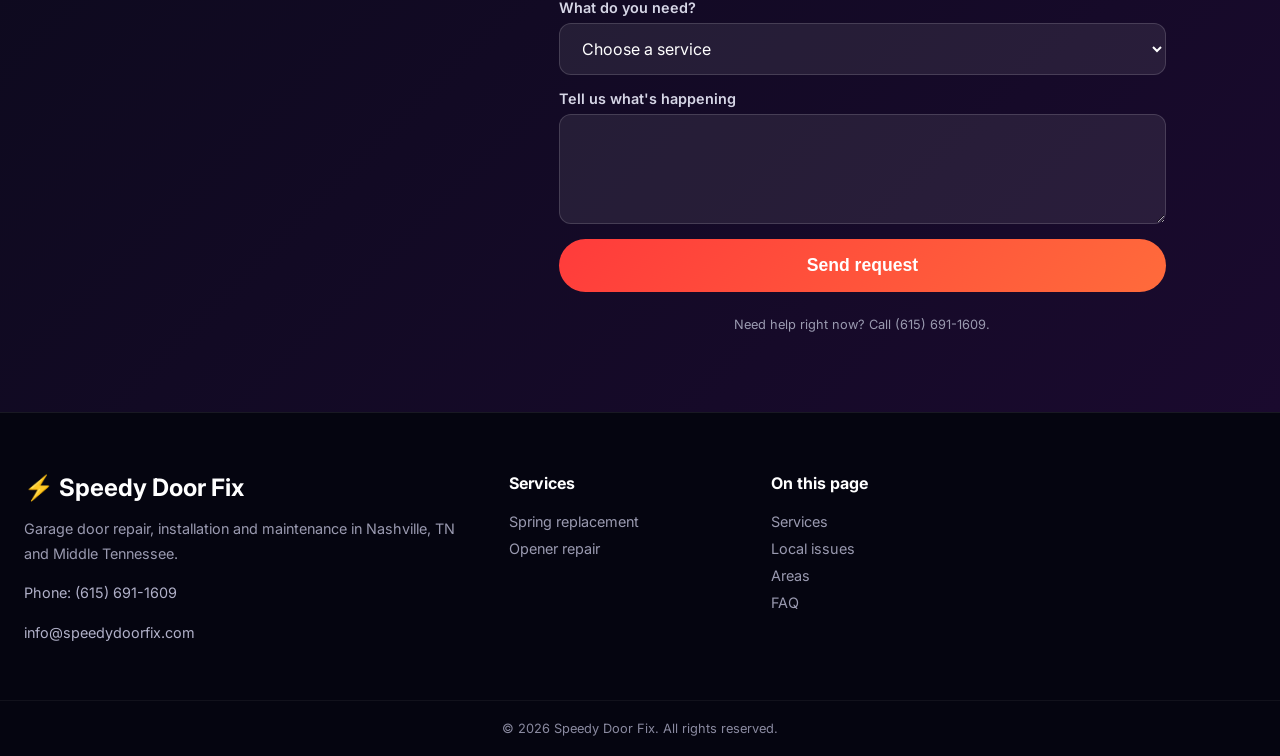
==== commit fad160f3: "Add files via upload" ====
--- a/index.html
+++ b/index.html
@@ -1,488 +1,408 @@
-<!DOCTYPE html>
-<html lang="en">
-<head>
-    <meta charset="UTF-8">
-    <meta name="viewport" content="width=device-width, initial-scale=1.0">
-    <meta name="description" content="Speedy Door Fix - Nashville's fastest garage door repair service. 8-hour response guarantee on emergency repairs, installations, and maintenance. Call (972) 850-8399.">
-    <meta name="keywords" content="garage door repair Nashville, emergency garage door service, garage door installation Nashville, garage door spring repair, 24 hour garage door repair">
-    <meta name="author" content="Speedy Door Fix">
-    <meta property="og:title" content="Speedy Door Fix | 8-Hour Garage Door Repair in Nashville">
-    <meta property="og:description" content="Emergency garage door repair with 8-hour response guarantee. Serving Nashville, Brentwood, Franklin, and surrounding areas.">
-    <meta property="og:type" content="website">
-    <meta property="og:url" content="https://speedydoorfix.com">
-    <meta name="twitter:card" content="summary_large_image">
-    <title>Speedy Door Fix | 8-Hour Garage Door Repair Nashville TN</title>
-    <link rel="stylesheet" href="style.css">
-    <link rel="preconnect" href="https://fonts.googleapis.com">
-    <link href="https://fonts.googleapis.com/css2?family=Inter:wght@400;500;600;700;800;900&family=Montserrat:wght@700;800;900&display=swap" rel="stylesheet">
-    
-    <!-- Local Business Schema for SEO -->
-    <script type="application/ld+json">
-    {
-      "@context": "https://schema.org",
-      "@type": "LocalBusiness",
-      "name": "Speedy Door Fix",
-      "email": "info@speedydoorfix.com",
-      "telephone": "(972) 850-8399",
-      "priceRange": "$$",
-      "description": "Emergency garage door repair with 8-hour response guarantee. Serving Nashville and surrounding areas.",
-      "address": {
-        "@type": "PostalAddress",
-        "addressLocality": "Nashville",
-        "addressRegion": "TN",
-        "addressCountry": "US"
-      },
-      "areaServed": {
-        "@type": "GeoCircle",
-        "geoMidpoint": {
-          "@type": "GeoCoordinates",
-          "latitude": 36.1627,
-          "longitude": -86.7816
-        },
-        "geoRadius": "30000"
-      },
-      "openingHours": "Monday-Sunday 07:00-21:00",
-      "url": "https://speedydoorfix.com"
-    }
-    </script>
-    
-    <!-- FAQ Schema for AI Search -->
-    <script type="application/ld+json">
-    {
-      "@context": "https://schema.org",
-      "@type": "FAQPage",
-      "mainEntity": [
-        {
-          "@type": "Question",
-          "name": "How fast can you fix my garage door?",
-          "acceptedAnswer": {
-            "@type": "Answer",
-            "text": "We guarantee arrival within 8 hours of your emergency call. Most repairs are completed in under 2 hours once on site."
-          }
-        },
-        {
-          "@type": "Question",
-          "name": "Do you offer garage door maintenance plans?",
-          "acceptedAnswer": {
-            "@type": "Answer",
-            "text": "Yes. Our Pro Maintenance Plan includes quarterly inspections, priority scheduling, and the 8-hour emergency guarantee starting at $39/month."
-          }
-        }
-      ]
-    }
-    </script>
-</head>
-<body>
-
-<!-- TOP BAR - Emergency Contact -->
-<div class="top-bar">
-    <div class="container">
-        <div class="top-bar-content">
-            <span class="emergency-badge">🚨 24/7 EMERGENCY SERVICE</span>
-            <a href="tel:+19728508399" class="emergency-phone">📞 (972) 850-8399</a>
-        </div>
-    </div>
-</div>
-
-<!-- NAVBAR -->
-<nav class="navbar" id="navbar">
-    <div class="container nav-container">
-        <a href="/" class="logo">
-            <span class="logo-icon">⚡</span>
-            <span class="logo-text">Speedy<span class="logo-highlight">DoorFix</span></span>
-        </a>
-        <ul class="nav-links" id="navLinks">
-            <li><a href="#home">Home</a></li>
-            <li><a href="#services">Services</a></li>
-            <li><a href="#about">About</a></li>
-            <li><a href="#locations">Service Areas</a></li>
-            <li><a href="#reviews">Reviews</a></li>
-            <li><a href="#contact" class="btn-nav">📞 Book Now</a></li>
-        </ul>
-        <div class="hamburger" id="hamburger">
-            <span></span><span></span><span></span>
-        </div>
-    </div>
-</nav>
-
-<!-- HERO SECTION WITH VIDEO BACKGROUND -->
-<section class="hero" id="home">
-    <video class="hero-video" autoplay muted loop playsinline>
-        <source src="gdooropen.mp4" type="video/mp4">
-        <!-- Fallback for browsers that don't support video -->
-        Your browser does not support the video tag.
-    </video>
-    <div class="hero-overlay"></div>
-    <div class="container hero-content">
-        <div class="hero-badge">⚡ Nashville's Fastest Response</div>
-        <h1 class="hero-title">Garage Door <span class="highlight">Emergency?</span><br>We'll Be There in <span class="highlight">8 Hours</span> or Less</h1>
-        <p class="hero-subtitle">24/7 emergency garage door repair, installation, and maintenance. Serving Nashville, Brentwood, Franklin, and all surrounding areas. Call now for immediate dispatch.</p>
-        <div class="hero-cta">
-            <a href="tel:+19728508399" class="btn-primary">📞 Call Now: (972) 850-8399</a>
-            <a href="#contact" class="btn-secondary">Get Free Estimate →</a>
-        </div>
-        <div class="hero-trust">
-            <div class="trust-item">
-                <span class="trust-icon">⏱️</span>
-                <span>8-Hour Guarantee</span>
-            </div>
-            <div class="trust-item">
-                <span class="trust-icon">⭐</span>
-                <span>4.9/5 Customer Rating</span>
-            </div>
-            <div class="trust-item">
-                <span class="trust-icon">🔧</span>
-                <span>Licensed & Insured</span>
-            </div>
-            <div class="trust-item">
-                <span class="trust-icon">💰</span>
-                <span>Free Estimates</span>
-            </div>
-        </div>
-    </div>
-</section>
-
-<!-- SERVICE SECTION -->
-<section class="services" id="services">
-    <div class="container">
-        <h2 class="section-title">Our Garage Door Services</h2>
-        <p class="section-subtitle">Expert repair, installation, and maintenance for all garage door types. Same-day service available.</p>
-        <div class="services-grid">
-            
-            <div class="service-card">
-                <div class="service-icon-wrapper">
-                    <div class="service-icon-emoji">🚨</div>
-                </div>
-                <h3>Emergency Garage Door Repair</h3>
-                <p class="service-price">8-Hour Response Guarantee</p>
-                <p>24/7 emergency service for broken springs, snapped cables, off-track doors, and malfunctioning openers. We'll have your door working fast.</p>
-                <ul class="service-features">
-                    <li>✅ Broken Spring Replacement</li>
-                    <li>✅ Cable & Roller Repair</li>
-                    <li>✅ Off-Track Door Fix</li>
-                    <li>✅ Opener Diagnostics</li>
-                </ul>
-                <a href="#contact" class="service-cta">Get Emergency Help →</a>
-            </div>
-            
-            <div class="service-card featured">
-                <div class="badge">⚡ MOST POPULAR</div>
-                <div class="service-icon-wrapper">
-                    <div class="service-icon-emoji">🏠</div>
-                </div>
-                <h3>New Garage Door Installation</h3>
-                <p class="service-price">Free Consultation & Quote</p>
-                <p>Professional installation of all garage door styles including steel, aluminum, wood, and glass designs. We handle removal of old door and complete setup.</p>
-                <ul class="service-features">
-                    <li>✅ All Brands & Materials</li>
-                    <li>✅ Professional Removal Included</li>
-                    <li>✅ Opener Installation</li>
-                    <li>✅ Warranty on All Work</li>
-                </ul>
-                <a href="#contact" class="service-cta">Get Free Quote →</a>
-            </div>
-            
-            <div class="service-card">
-                <div class="service-icon-wrapper">
-                    <div class="service-icon-emoji">🛡️</div>
-                </div>
-                <h3>Pro Maintenance Plan</h3>
-                <p class="service-price">From $19/month</p>
-                <p>Prevent breakdowns with our proactive maintenance program. Includes quarterly inspections, priority scheduling, and the exclusive 8-hour emergency guarantee.</p>
-                <ul class="service-features">
-                    <li>✅ Quarterly Inspections</li>
-                    <li>✅ Priority Emergency Response</li>
-                    <li>✅ 15% Off All Repairs</li>
-                    <li>✅ Annual Safety Check</li>
-                </ul>
-                <a href="#contact" class="service-cta">Learn More →</a>
-            </div>
-            
-        </div>
-    </div>
-</section>
-
-<!-- 8-HOUR GUARANTEE SECTION -->
-<section class="guarantee">
-    <div class="container guarantee-content">
-        <div class="guarantee-icon">⏱️⚡</div>
-        <h2>The Speedy 8-Hour Guarantee</h2>
-        <p>If we don't arrive within 8 hours of your emergency call, the service call fee is <span class="guarantee-free">100% FREE</span></p>
-        <div class="guarantee-features">
-            <div class="guarantee-item">✓ 24/7 Emergency Dispatch</div>
-            <div class="guarantee-item">✓ Licensed Technicians</div>
-            <div class="guarantee-item">✓ Upfront Pricing</div>
-            <div class="guarantee-item">✓ No Overtime Fees</div>
-        </div>
-    </div>
-</section>
-
-<!-- ABOUT / WHY US SECTION - FIXED -->
-<section class="about" id="about">
-    <div class="container about-grid">
-        <div class="about-content">
-            <h2 class="section-title" style="text-align: left;">Why Nashville Chooses Speedy Door Fix</h2>
-            <p>When your garage door breaks, every minute matters. That's why we built our entire business around speed, reliability, and transparent pricing. Our team of certified technicians carries fully stocked trucks to complete most repairs in a single visit.</p>
-            <div class="about-stats">
-                <div class="stat">
-                    <span class="stat-number">60+</span>
-                    <span class="stat-label">Years Combined Experience</span>
-                </div>
-                <div class="stat">
-                    <span class="stat-number">98%</span>
-                    <span class="stat-label">Same-Day Completion Rate</span>
-                </div>
-                <div class="stat">
-                    <span class="stat-number">4.9</span>
-                    <span class="stat-label">Google Rating (500+ Reviews)</span>
-                </div>
-            </div>
-        </div>
-        <div class="about-image">
-            <div class="about-img-placeholder">
-                <div class="placeholder-icon">⚡</div>
-                <div class="placeholder-text">Your Speedy Door Fix Team</div>
-                <div class="placeholder-subtext">Licensed • Insured • Nashville</div>
-                <div class="placeholder-cta">📞 Call (972) 850-8399</div>
-            </div>
-        </div>
-    </div>
-</section>
-
-<!-- SERVICE AREAS -->
-<section class="locations" id="locations">
-    <div class="container">
-        <h2 class="section-title">Service Areas</h2>
-        <p class="section-subtitle">We provide fast garage door service across Middle Tennessee</p>
-        <div class="locations-grid">
-            <div class="location-card">
-                <h3>📍 Nashville, TN</h3>
-                <p>Emergency repair, installation, and maintenance for all Nashville neighborhoods including Downtown, East Nashville, The Gulch, and 12 South.</p>
-                <a href="#contact" class="location-link">Get Service in Nashville →</a>
-            </div>
-            <div class="location-card">
-                <h3>📍 Brentwood, TN</h3>
-                <p>Serving Brentwood homeowners with priority response times and the same 8-hour guarantee you expect from Speedy Door Fix.</p>
-                <a href="#contact" class="location-link">Get Service in Brentwood →</a>
-            </div>
-            <div class="location-card">
-                <h3>📍 Franklin, TN</h3>
-                <p>Fast, reliable garage door service throughout Franklin and Williamson County. Local technicians who know the area.</p>
-                <a href="#contact" class="location-link">Get Service in Franklin →</a>
-            </div>
-            <div class="location-card">
-                <h3>📍 Hendersonville, TN</h3>
-                <p>Complete garage door services for Hendersonville residents. Free estimates and upfront pricing.</p>
-                <a href="#contact" class="location-link">Get Service in Hendersonville →</a>
-            </div>
-            <div class="location-card">
-                <h3>📍 Murfreesboro, TN</h3>
-                <p>Speedy response times for Murfreesboro and surrounding Rutherford County areas.</p>
-                <a href="#contact" class="location-link">Get Service in Murfreesboro →</a>
-            </div>
-            <div class="location-card">
-                <h3>📍 Mount Juliet, TN</h3>
-                <p>Professional garage door repair and installation for Mount Juliet homeowners.</p>
-                <a href="#contact" class="location-link">Get Service in Mount Juliet →</a>
-            </div>
-        </div>
-        <p class="location-note">Don't see your area? Call us anyway — we likely serve you!</p>
-    </div>
-</section>
-
-<!-- TESTIMONIALS -->
-<section class="testimonials" id="reviews">
-    <div class="container">
-        <h2 class="section-title">What Our Customers Say</h2>
-        <p class="section-subtitle">Real reviews from real homeowners across Nashville</p>
-        <div class="testimonial-grid">
-            <div class="testimonial-card">
-                <div class="stars">★★★★★</div>
-                <p class="testimonial-text">"Called at 7 AM with a broken spring. They were at my house by 10 AM and done by 11. The 8-hour guarantee is REAL. Best garage door service in Nashville."</p>
-                <p class="testimonial-author">— Sarah M., Brentwood</p>
-            </div>
-            <div class="testimonial-card">
-                <div class="stars">★★★★★</div>
-                <p class="testimonial-text">"Installed a new garage door for us. Great price, professional team, and they cleaned up everything. Would recommend to anyone in Franklin."</p>
-                <p class="testimonial-author">— The Williams Family, Franklin</p>
-            </div>
-            <div class="testimonial-card">
-                <div class="stars">★★★★★</div>
-                <p class="testimonial-text">"Signed up for the maintenance plan. They caught a worn cable before it snapped. Saved me from an emergency call. Worth every penny."</p>
-                <p class="testimonial-author">— James T., Nashville</p>
-            </div>
-        </div>
-    </div>
-</section>
-
-<!-- FAQ SECTION -->
-<section class="faq" id="faq">
-    <div class="container">
-        <h2 class="section-title">Frequently Asked Questions</h2>
-        <div class="faq-grid">
-            <div class="faq-item">
-                <div class="faq-question">How fast can you fix my garage door?</div>
-                <div class="faq-answer">We guarantee arrival within 8 hours of your emergency call. Most repairs are completed in under 2 hours once our technician is on site. For non-emergency repairs, we typically schedule within 24-48 hours.</div>
-            </div>
-            <div class="faq-item">
-                <div class="faq-question">Do you offer free estimates?</div>
-                <div class="faq-answer">Yes! All estimates are free. We provide upfront pricing before any work begins so there are never surprises.</div>
-            </div>
-            <div class="faq-item">
-                <div class="faq-question">What areas do you serve?</div>
-                <div class="faq-answer">We serve Nashville, Brentwood, Franklin, Hendersonville, Murfreesboro, Mount Juliet, and surrounding Middle Tennessee communities. Call to confirm service in your specific area.</div>
-            </div>
-            <div class="faq-item">
-                <div class="faq-question">What's the cost of garage door spring replacement?</div>
-                <div class="faq-answer">Spring replacement typically ranges from $200-$400 depending on spring type and door size. We provide exact pricing during your free estimate.</div>
-            </div>
-            <div class="faq-item">
-                <div class="faq-question">Do you work on all garage door brands?</div>
-                <div class="faq-answer">Yes. Our technicians are trained on all major brands including Clopay, Wayne Dalton, LiftMaster, Genie, Chamberlain, Amarr, and more.</div>
-            </div>
-            <div class="faq-item">
-                <div class="faq-question">Is the maintenance plan worth it?</div>
-                <div class="faq-answer">Absolutely. Customers on our Pro Maintenance Plan have 70% fewer emergency repairs. The quarterly inspections catch problems before they become costly breakdowns.</div>
-            </div>
-        </div>
-    </div>
-</section>
-
-<!-- CONTACT SECTION -->
-<section class="contact" id="contact">
-    <div class="container contact-container">
-        <h2 class="section-title">Ready for Fast Garage Door Service?</h2>
-        <p class="section-subtitle">Call now for immediate dispatch or fill out the form for a free estimate</p>
-        <div class="contact-grid">
-            <div class="contact-info">
-                <div class="contact-card">
-                    <div class="contact-icon">📞</div>
-                    <div>
-                        <strong>Emergency Phone</strong>
-                        <p><a href="tel:+19728508399" style="color:#ff6b3b;">(972) 850-8399</a></p>
-                        <p class="contact-small">24/7 - Answered live</p>
-                    </div>
-                </div>
-                <div class="contact-card">
-                    <div class="contact-icon">📧</div>
-                    <div>
-                        <strong>Email Us</strong>
-                        <p><a href="mailto:info@speedydoorfix.com" style="color:#ff6b3b;">info@speedydoorfix.com</a></p>
-                        <p class="contact-small">Response within 1 hour</p>
-                    </div>
-                </div>
-                <div class="contact-card">
-                    <div class="contact-icon">📍</div>
-                    <div>
-                        <strong>Service Area</strong>
-                        <p>Nashville, TN and surrounding</p>
-                        <p class="contact-small">Middle Tennessee</p>
-                    </div>
-                </div>
-                <div class="contact-hours">
-                    <strong>📅 Hours of Operation</strong>
-                    <p>Monday - Sunday: 7:00 AM - 9:00 PM</p>
-                    <p>Emergency Service: 24/7/365</p>
-                </div>
-            </div>
-            <form class="contact-form" action="https://formsubmit.co/info@speedydoorfix.com" method="POST">
-                <input type="hidden" name="_subject" value="New Speedy Door Fix Inquiry!">
-                <input type="hidden" name="_captcha" value="false">
-                <input type="hidden" name="_template" value="table">
-                <input type="text" name="name" placeholder="Your Name" required>
-                <input type="email" name="email" placeholder="Your Email" required>
-                <input type="tel" name="phone" placeholder="Phone Number" required>
-                <select name="service_type">
-                    <option value="">Select Service Type</option>
-                    <option value="emergency">Emergency Repair (8-hour guarantee)</option>
-                    <option value="installation">New Installation</option>
-                    <option value="maintenance">Maintenance Plan</option>
-                    <option value="estimate">Free Estimate</option>
-                </select>
-                <select name="location">
-                    <option value="">Your Location</option>
-                    <option value="nashville">Nashville</option>
-                    <option value="brentwood">Brentwood</option>
-                    <option value="franklin">Franklin</option>
-                    <option value="hendersonville">Hendersonville</option>
-                    <option value="murfreesboro">Murfreesboro</option>
-                    <option value="mount_juliet">Mount Juliet</option>
-                    <option value="other">Other (please specify in message)</option>
-                </select>
-                <textarea name="message" placeholder="Describe your issue or request..." rows="4"></textarea>
-                <button type="submit" class="btn-primary">Send Message →</button>
-                <p class="form-note">Emergency? Call (972) 850-8399 for immediate dispatch.</p>
-            </form>
-        </div>
-    </div>
-</section>
-
-<!-- FOOTER -->
-<footer class="footer">
-    <div class="container footer-content">
-        <div class="footer-brand">
-            <h3>⚡ Speedy Door Fix</h3>
-            <p>Nashville's fastest garage door repair service. Emergency response guaranteed within 8 hours or the service call is free.</p>
-            <div class="footer-contact">
-                <p>📞 (972) 850-8399</p>
-                <p>📧 info@speedydoorfix.com</p>
-            </div>
-        </div>
-        <div class="footer-links">
-            <h4>Quick Links</h4>
-            <a href="#services">Services</a>
-            <a href="#about">About Us</a>
-            <a href="#locations">Service Areas</a>
-            <a href="#reviews">Customer Reviews</a>
-            <a href="#contact">Contact</a>
-        </div>
-        <div class="footer-links">
-            <h4>Resources</h4>
-            <a href="#faq">FAQ</a>
-            <a href="#">Maintenance Tips</a>
-            <a href="#">Garage Door Safety</a>
-            <a href="#">Emergency Guide</a>
-        </div>
-        <div class="footer-links">
-            <h4>Service Areas</h4>
-            <a href="#">Nashville, TN</a>
-            <a href="#">Brentwood, TN</a>
-            <a href="#">Franklin, TN</a>
-            <a href="#">Hendersonville, TN</a>
-            <a href="#">Murfreesboro, TN</a>
-        </div>
-    </div>
-    <div class="footer-bottom">
-        <p>© 2025 Speedy Door Fix. All rights reserved. | Licensed & Insured in Tennessee</p>
-    </div>
-</footer>
-
-<script>
-// mobile menu toggle
-const hamburger = document.getElementById('hamburger');
-const navLinks = document.getElementById('navLinks');
-hamburger.addEventListener('click', () => {
-    navLinks.classList.toggle('active');
-});
-
-// Navbar scroll effect
-window.addEventListener('scroll', () => {
-    const navbar = document.getElementById('navbar');
-    if (window.scrollY > 100) {
-        navbar.classList.add('scrolled');
-    } else {
-        navbar.classList.remove('scrolled');
-    }
-});
-
-// FAQ Accordion
-document.querySelectorAll('.faq-question').forEach(question => {
-    question.addEventListener('click', () => {
-        const faqItem = question.parentElement;
-        faqItem.classList.toggle('active');
-    });
-});
-</script>
-
-</body>
-</html>+<!DOCTYPE html>
+<html lang="en">
+<head>
+    <meta charset="UTF-8">
+    <meta name="viewport" content="width=device-width, initial-scale=1.0">
+    <title>Garage Door Repair Nashville, TN | Speedy Door Fix</title>
+    <meta name="description" content="Garage door repair, spring and cable replacement, opener service and new door installation in Nashville, Brentwood, Franklin and Middle Tennessee. Call (615) 691-1609.">
+    <meta name="theme-color" content="#0a0a1a">
+    <link rel="canonical" href="https://speedydoorfix.com/nashville/">
+    <meta property="og:title" content="Garage Door Repair Nashville, TN | Speedy Door Fix">
+    <meta property="og:description" content="Garage door repair, spring and cable replacement, opener service and new door installation in Nashville, Brentwood, Franklin and Middle Tennessee. Call (615) 691-1609.">
+    <meta property="og:type" content="website">
+    <meta property="og:url" content="https://speedydoorfix.com/nashville/">
+    <link rel="stylesheet" href="/style.css">
+    <link rel="preconnect" href="https://fonts.googleapis.com">
+    <link rel="preconnect" href="https://fonts.gstatic.com" crossorigin>
+    <link href="https://fonts.googleapis.com/css2?family=Inter:wght@400;500;600;700;800;900&family=Montserrat:wght@700;800;900&display=swap" rel="stylesheet">
+    <script type="application/ld+json">
+{
+  "@context": "https://schema.org",
+  "@graph": [
+    {
+      "@type": "LocalBusiness",
+      "@id": "https://speedydoorfix.com/#nashville",
+      "name": "Speedy Door Fix - Nashville",
+      "url": "https://speedydoorfix.com/nashville/",
+      "telephone": "+1-615-691-1609",
+      "email": "info@speedydoorfix.com",
+      "description": "Garage door repair, spring and cable replacement, opener service and new door installation in Nashville, Brentwood, Franklin and Middle Tennessee. Call (615) 691-1609.",
+      "areaServed": [
+        {
+          "@type": "City",
+          "name": "Nashville"
+        },
+        {
+          "@type": "City",
+          "name": "Downtown"
+        },
+        {
+          "@type": "City",
+          "name": "East Nashville"
+        },
+        {
+          "@type": "City",
+          "name": "The Gulch"
+        },
+        {
+          "@type": "City",
+          "name": "12 South"
+        },
+        {
+          "@type": "City",
+          "name": "Green Hills"
+        },
+        {
+          "@type": "City",
+          "name": "Donelson"
+        },
+        {
+          "@type": "City",
+          "name": "Antioch"
+        },
+        {
+          "@type": "City",
+          "name": "Bellevue"
+        },
+        {
+          "@type": "City",
+          "name": "Madison"
+        },
+        {
+          "@type": "City",
+          "name": "Brentwood"
+        },
+        {
+          "@type": "City",
+          "name": "Franklin"
+        },
+        {
+          "@type": "City",
+          "name": "Hendersonville"
+        },
+        {
+          "@type": "City",
+          "name": "Murfreesboro"
+        },
+        {
+          "@type": "City",
+          "name": "Mount Juliet"
+        }
+      ],
+      "openingHoursSpecification": {
+        "@type": "OpeningHoursSpecification",
+        "dayOfWeek": [
+          "Monday",
+          "Tuesday",
+          "Wednesday",
+          "Thursday",
+          "Friday",
+          "Saturday",
+          "Sunday"
+        ],
+        "opens": "07:00",
+        "closes": "21:00"
+      }
+    },
+    {
+      "@type": "FAQPage",
+      "mainEntity": [
+        {
+          "@type": "Question",
+          "name": "How fast can you come out in Nashville?",
+          "acceptedAnswer": {
+            "@type": "Answer",
+            "text": "Call and we'll give you an arrival window before you decide. When the schedule allows, we come the same day."
+          }
+        },
+        {
+          "@type": "Question",
+          "name": "Do you serve Brentwood, Franklin and Murfreesboro?",
+          "acceptedAnswer": {
+            "@type": "Answer",
+            "text": "Yes. We cover Nashville and the surrounding suburbs, including Brentwood, Franklin, Hendersonville, Murfreesboro and Mount Juliet. If your town isn't listed, call and ask."
+          }
+        },
+        {
+          "@type": "Question",
+          "name": "What does a spring replacement cost?",
+          "acceptedAnswer": {
+            "@type": "Answer",
+            "text": "It depends on your door's weight, the spring size, and whether one spring or a pair is replaced. Call with your door size and we'll quote it over the phone."
+          }
+        },
+        {
+          "@type": "Question",
+          "name": "Can I replace a broken spring myself?",
+          "acceptedAnswer": {
+            "@type": "Answer",
+            "text": "We strongly advise against it. Springs and cables are under extreme tension and can cause serious injury. Leave the door closed, keep people clear, and call a professional."
+          }
+        },
+        {
+          "@type": "Question",
+          "name": "A storm damaged my door. What should I do?",
+          "acceptedAnswer": {
+            "@type": "Answer",
+            "text": "Keep people and pets away from it, and don't try to force the door open or closed. Take photos, then call us. We'll tell you whether it's a track, cable or panel problem and what it costs to fix."
+          }
+        },
+        {
+          "@type": "Question",
+          "name": "What's included in a tune-up?",
+          "acceptedAnswer": {
+            "@type": "Answer",
+            "text": "We lubricate moving parts, test balance, test the safety reverse and photo eyes, tighten hardware, and inspect springs, cables and rollers."
+          }
+        }
+      ]
+    }
+  ]
+}
+    </script>
+</head>
+<body>
+
+<div class="top-bar">
+    <div class="container">
+        <div class="top-bar-content">
+            <span class="top-bar-note">Open 7 AM to 9 PM, seven days a week</span>
+            <div class="top-bar-phones">
+                <a href="tel:+16156911609">Nashville (615) 691-1609</a>
+            </div>
+        </div>
+    </div>
+</div>
+
+<nav class="navbar" id="navbar" aria-label="Main">
+    <div class="container nav-container">
+        <a href="/nashville/" class="logo" aria-label="Speedy Door Fix home">
+            <span class="logo-icon" aria-hidden="true">⚡</span>
+            <span class="logo-text">Speedy<span class="logo-highlight">DoorFix</span></span>
+        </a>
+        <ul class="nav-links" id="navLinks">
+            <li><a href="#services">Services</a></li>
+            <li><a href="#local">Local issues</a></li>
+            <li><a href="#areas">Areas</a></li>
+            <li><a href="#faq">FAQ</a></li>
+            <li><a href="#contact" class="btn-nav">Get a Quote</a></li>
+        </ul>
+        <button class="hamburger" id="hamburger" aria-label="Open menu" aria-expanded="false" aria-controls="navLinks">
+            <span></span><span></span><span></span>
+        </button>
+    </div>
+</nav>
+
+<header class="hero short" id="home">
+    <video class="hero-video" muted loop playsinline preload="none" poster="/gdoor-poster.jpg" data-src="/gdooropen.mp4" aria-hidden="true"></video>
+    <div class="hero-overlay"></div>
+    <div class="container hero-content">
+        <h1 class="hero-title">Garage door repair in Nashville, TN</h1>
+        <p class="hero-subtitle">Broken spring, off-track door, or an opener that quit? Our lead installer sets five to six doors a day around Nashville. Call, describe the problem, and get a price and an arrival window before we roll.</p>
+        <div class="city-cta">
+            <a href="tel:+16156911609" class="city-btn">
+                <small>Call Nashville</small>
+                <strong>(615) 691-1609</strong>
+            </a>
+            <a href="#contact" class="btn-secondary" style="align-self:center;">Send a message</a>
+        </div>
+        <div class="hero-trust" style="margin-top:28px;">
+            <div class="trust-item">Price quoted before work starts</div>
+            <div class="trust-item">Same-day visits when the schedule allows</div>
+            <div class="trust-item">Free quotes on new doors</div>
+            <div class="trust-item">All major brands</div>
+        </div>
+    </div>
+</header>
+
+<main>
+
+<section class="about" id="about">
+    <div class="container about-grid">
+        <div class="about-content">
+            <h2 class="section-title left">Nashville's garage door repair, installation and tune-up service</h2>
+            <p>Speedy Door Fix is led by a full-time Nashville garage door installer. He's now taking repair, installation and maintenance calls directly, so you talk to the person who knows the work.</p><p>We serve Nashville and the surrounding Middle Tennessee suburbs. Call the number above, tell us what you're seeing, and we'll tell you what we think it is and what it costs before anyone drives out.</p>
+        </div>
+        <aside class="safety-box" aria-labelledby="safety-title">
+            <h3 id="safety-title">Door broke? Do this first</h3>
+            <ul>
+                <li><strong>Don't touch the springs, cables or brackets.</strong> They're under extreme tension and can cause serious injury.</li>
+                <li><strong>Keep people and pets clear</strong> of a door that is partly open. Never walk or park under it.</li>
+                <li><strong>Opener running but door won't move?</strong> Pull the red emergency release only if the door is fully closed.</li>
+                <li><strong>Door reverses or won't close?</strong> Wipe the photo-eye sensors and check that they're lined up.</li>
+                <li>Then call us and describe what you see.</li>
+            </ul>
+        </aside>
+    </div>
+</section>
+
+<section class="services" id="services">
+    <div class="container">
+        <h2 class="section-title">What we do in Nashville</h2>
+        <p class="section-subtitle">Repair what's broken, install something new, or keep a working door working.</p>
+        <div class="services-grid">
+            <div class="service-card featured">
+                <h3>Garage door repair</h3>
+                <p class="service-price">Price quoted before we start</p>
+                <p>Most Nashville calls are springs, cables, off-track doors and openers that stopped responding. We find the cause, quote it, and fix it, usually in one visit.</p>
+                <ul class="service-features"><li>Broken spring replacement</li><li>Snapped or frayed cable repair</li><li>Off-track doors and bent tracks</li><li>Rollers, hinges and damaged panels</li><li>Opener and safety-sensor problems</li></ul>
+                <p style="margin-bottom:14px;"><a class="service-cta" href="/nashville/garage-door-spring-replacement/">Spring replacement in Nashville →</a><br><a class="service-cta" href="/nashville/garage-door-opener-repair/">Opener repair in Nashville →</a></p>
+                <a href="#contact" class="service-cta">Request a repair →</a>
+            </div>
+            <div class="service-card">
+                <h3>New door and opener installation</h3>
+                <p class="service-price">Free quote</p>
+                <p>New steel, insulated and carriage-style doors and new openers for Nashville homes. Free quote, and we haul away the old door.</p>
+                <ul class="service-features"><li>Single and double doors</li><li>Insulated and non-insulated options</li><li>Belt, chain and smart openers</li><li>Old door removal and haul-away</li></ul>
+                
+                <a href="#contact" class="service-cta">Get a free quote →</a>
+            </div>
+            <div class="service-card">
+                <h3>Maintenance and tune-ups</h3>
+                <p class="service-price">Ask for pricing when you call</p>
+                <p>A yearly tune-up catches worn springs, cables and rollers before they fail. Ask for pricing when you call.</p>
+                <ul class="service-features"><li>Lubrication of moving parts</li><li>Door balance test</li><li>Safety-reverse and photo-eye test</li><li>Hardware tightening</li><li>Spring, cable and roller inspection</li></ul>
+                
+                <a href="#contact" class="service-cta">Book a tune-up →</a>
+            </div>
+        </div>
+    </div>
+</section>
+
+<section class="how" id="local">
+    <div class="container">
+        <h2 class="section-title">What we see in Nashville garages</h2>
+        <p class="section-subtitle">Common reasons Middle Tennessee garage doors fail.</p>
+        <div class="services-grid two"><div class="service-card"><h3>Springs wear out on a schedule</h3><p>Standard torsion springs are commonly rated for around 10,000 open-and-close cycles. At four trips a day, that's under seven years. If your door is that old and still on its original springs, a break is a matter of when.</p></div><div class="service-card"><h3>Spring storm season</h3><p>Middle Tennessee gets strong storms and high winds in spring. If debris, a branch or a backing car hit your door, don't force it open or closed. Bent tracks and loose cables can drop the door.</p></div><div class="service-card"><h3>Humidity and rust</h3><p>Humid summers are hard on rollers, hinges and steel hardware. A door that groans or shakes usually needs lubrication or worn rollers replaced, and it's a cheap fix compared to a failed part.</p></div><div class="service-card"><h3>Older openers in older neighborhoods</h3><p>Homes in places like East Nashville, Inglewood, Donelson and Madison often still have very old openers. Some lack photo-eye safety sensors entirely, and we'd recommend upgrading those.</p></div></div>
+    </div>
+</section>
+
+<section class="locations" id="areas">
+    <div class="container">
+        <h2 class="section-title">Where we work</h2>
+        <p class="section-subtitle">Repair, installation and maintenance across Davidson, Williamson, Rutherford, Sumner and Wilson counties.</p>
+        <div class="market-card" style="max-width:820px;margin:0 auto;">
+            <ul class="chips"><li>Nashville</li><li>Downtown</li><li>East Nashville</li><li>The Gulch</li><li>12 South</li><li>Green Hills</li><li>Donelson</li><li>Antioch</li><li>Bellevue</li><li>Madison</li><li>Brentwood</li><li>Franklin</li><li>Hendersonville</li><li>Murfreesboro</li><li>Mount Juliet</li></ul>
+            <a href="tel:+16156911609" class="btn-primary">Call (615) 691-1609</a>
+        </div>
+        <p class="location-note">Don't see your town? Call and ask. We may still be able to help.</p>
+    </div>
+</section>
+
+<section class="faq" id="faq">
+    <div class="container">
+        <h2 class="section-title">Nashville garage door questions</h2>
+        <div class="faq-grid"><details class="faq-item"><summary class="faq-question">How fast can you come out in Nashville?</summary><div class="faq-answer">Call and we'll give you an arrival window before you decide. When the schedule allows, we come the same day.</div></details><details class="faq-item"><summary class="faq-question">Do you serve Brentwood, Franklin and Murfreesboro?</summary><div class="faq-answer">Yes. We cover Nashville and the surrounding suburbs, including Brentwood, Franklin, Hendersonville, Murfreesboro and Mount Juliet. If your town isn't listed, call and ask.</div></details><details class="faq-item"><summary class="faq-question">What does a spring replacement cost?</summary><div class="faq-answer">It depends on your door's weight, the spring size, and whether one spring or a pair is replaced. Call with your door size and we'll quote it over the phone.</div></details><details class="faq-item"><summary class="faq-question">Can I replace a broken spring myself?</summary><div class="faq-answer">We strongly advise against it. Springs and cables are under extreme tension and can cause serious injury. Leave the door closed, keep people clear, and call a professional.</div></details><details class="faq-item"><summary class="faq-question">A storm damaged my door. What should I do?</summary><div class="faq-answer">Keep people and pets away from it, and don't try to force the door open or closed. Take photos, then call us. We'll tell you whether it's a track, cable or panel problem and what it costs to fix.</div></details><details class="faq-item"><summary class="faq-question">What's included in a tune-up?</summary><div class="faq-answer">We lubricate moving parts, test balance, test the safety reverse and photo eyes, tighten hardware, and inspect springs, cables and rollers.</div></details></div>
+    </div>
+</section>
+
+<section class="contact" id="contact">
+    <div class="container contact-container">
+        <h2 class="section-title">Get a price and an arrival window</h2>
+        <p class="section-subtitle">Call (615) 691-1609, or send a message and we'll call you back.</p>
+        <div class="contact-grid">
+            <div class="contact-info">
+                <div class="contact-card"><div>
+                    <strong>Nashville and Middle Tennessee</strong>
+                    <p><a href="tel:+16156911609" class="phone-link">(615) 691-1609</a></p>
+                </div></div>
+                <div class="contact-card"><div>
+                    <strong>Email</strong>
+                    <p><a href="mailto:info@speedydoorfix.com" class="phone-link" style="font-size:1rem;">info@speedydoorfix.com</a></p>
+                </div></div>
+                <div class="contact-hours">
+                    <strong>Hours</strong>
+                    <p>Monday to Sunday, 7:00 AM to 9:00 PM</p>
+                    <p>After-hours messages are returned when we open.</p>
+                </div>
+            </div>
+            <form class="contact-form" action="https://formsubmit.co/info@speedydoorfix.com" method="POST">
+                <input type="hidden" name="_subject" value="New Speedy Door Fix request: Nashville">
+                <input type="hidden" name="_captcha" value="false">
+                <input type="hidden" name="_template" value="table">
+                <input type="hidden" name="market" value="Nashville">
+                <input type="text" name="_honey" class="hp-field" tabindex="-1" autocomplete="off" aria-hidden="true">
+                <label for="f-name">Name</label>
+                <input id="f-name" type="text" name="name" autocomplete="name" required>
+                <label for="f-phone">Phone</label>
+                <input id="f-phone" type="tel" name="phone" autocomplete="tel" required>
+                <label for="f-email">Email (optional)</label>
+                <input id="f-email" type="email" name="email" autocomplete="email">
+                <label for="f-city">Where is the door?</label>
+                <select id="f-city" name="location" required><option value="">Choose your city</option><option>Nashville</option><option>Brentwood</option><option>Franklin</option><option>Hendersonville</option><option>Murfreesboro</option><option>Mount Juliet</option><option>Other Nashville-area town</option></select>
+                <label for="f-service">What do you need?</label>
+                <select id="f-service" name="service_type" required>
+                    <option value="">Choose a service</option>
+                    <option>Repair (door won't open, close or move)</option>
+                    <option>Broken spring or cable</option>
+                    <option>Opener problem</option>
+                    <option>New door or opener quote</option>
+                    <option>Maintenance tune-up</option>
+                </select>
+                <label for="f-msg">Tell us what's happening</label>
+                <textarea id="f-msg" name="message" rows="4"></textarea>
+                <button type="submit" class="btn-primary">Send request</button>
+                <p class="form-note">Need help right now? Call (615) 691-1609.</p>
+            </form>
+        </div>
+    </div>
+</section>
+
+</main>
+
+<footer class="footer">
+    <div class="container footer-content">
+        <div class="footer-brand">
+            <h3>⚡ Speedy Door Fix</h3>
+            <p>Garage door repair, installation and maintenance in Nashville, TN and Middle Tennessee.</p>
+            <div class="footer-contact">
+                <p>Phone: <a href="tel:+16156911609">(615) 691-1609</a></p>
+                <p><a href="mailto:info@speedydoorfix.com">info@speedydoorfix.com</a></p>
+            </div>
+        </div>
+        <div class="footer-links">
+            <h4>Services</h4>
+            <a href="/nashville/garage-door-spring-replacement/">Spring replacement</a>
+            <a href="/nashville/garage-door-opener-repair/">Opener repair</a>
+        </div>
+        <div class="footer-links">
+            <h4>On this page</h4>
+            <a href="#services">Services</a>
+            <a href="#local">Local issues</a>
+            <a href="#areas">Areas</a>
+            <a href="#faq">FAQ</a>
+        </div>
+    </div>
+    <div class="footer-bottom">
+        <p>© 2026 Speedy Door Fix. All rights reserved.</p>
+    </div>
+</footer>
+
+<div class="call-bar single"><a href="tel:+16156911609">Call Nashville: (615) 691-1609</a></div>
+
+<script>
+const hamburger = document.getElementById('hamburger');
+const navLinks = document.getElementById('navLinks');
+hamburger.addEventListener('click', () => {
+    const open = navLinks.classList.toggle('active');
+    hamburger.setAttribute('aria-expanded', open);
+});
+navLinks.querySelectorAll('a').forEach(a => a.addEventListener('click', () => {
+    navLinks.classList.remove('active');
+    hamburger.setAttribute('aria-expanded', 'false');
+}));
+(function() {
+    const v = document.querySelector('.hero-video');
+    if (!v) return;
+    const ok = window.matchMedia('(min-width: 769px)').matches
+        && !window.matchMedia('(prefers-reduced-motion: reduce)').matches
+        && !(navigator.connection && navigator.connection.saveData);
+    if (ok) { v.src = v.dataset.src; v.play().catch(() => {}); }
+})();
+window.addEventListener('scroll', () => {
+    document.getElementById('navbar').classList.toggle('scrolled', window.scrollY > 100);
+});
+</script>
+
+</body>
+</html>
--- a/style.css
+++ b/style.css
@@ -117,39 +117,21 @@
     transition: 0.3s;
 }
 
-/* ===== HERO WITH VIDEO BACKGROUND ===== */
+/* ===== HERO ===== */
 .hero {
     min-height: 85vh;
     display: flex;
     align-items: center;
+    background: linear-gradient(135deg, #0a0a1a 0%, #1a0a2e 50%, #0a1a2e 100%);
     position: relative;
     overflow: hidden;
-    background: #0a0a1a; /* fallback if video fails */
-}
-
-.hero-video {
-    position: absolute;
-    top: 50%;
-    left: 50%;
-    min-width: 100%;
-    min-height: 100%;
-    width: auto;
-    height: auto;
-    transform: translate(-50%, -50%);
-    object-fit: cover;
-    z-index: 0;
-}
-
+}
 .hero-overlay {
     position: absolute;
-    top: 0;
-    left: 0;
-    width: 100%;
-    height: 100%;
-    background: rgba(0, 0, 0, 0.8); /* Adjust darkness: 0.5 = lighter, 0.7 = darker */
-    z-index: 1;
-}
-
+    inset: 0;
+    background: url('data:image/svg+xml,<svg xmlns="http://www.w3.org/2000/svg" viewBox="0 0 1440 320"><path fill="%23ff3b3b" fill-opacity="0.03" d="M0,96L48,112C96,128,192,160,288,186.7C384,213,480,235,576,213.3C672,192,768,128,864,128C960,128,1056,192,1152,208C1248,224,1344,192,1392,176L1440,160L1440,320L1392,320C1344,320,1248,320,1152,320C1056,320,960,320,864,320C768,320,672,320,576,320C480,320,384,320,288,320C192,320,96,320,48,320L0,320Z"></path></svg>');
+    background-size: cover;
+}
 .hero-content {
     position: relative;
     z-index: 2;
@@ -373,7 +355,7 @@
     font-weight: 600;
 }
 
-/* ===== ABOUT SECTION - FIXED ===== */
+/* ===== ABOUT SECTION ===== */
 .about { background: #0d0d20; }
 .about-grid {
     display: grid;
@@ -413,7 +395,7 @@
     font-size: 0.8rem;
 }
 
-/* Team placeholder - looks intentional, not broken */
+/* Team placeholder */
 .about-image {
     border-radius: 20px;
     overflow: hidden;
@@ -750,4 +732,194 @@
     .about-img-placeholder {
         height: 300px;
     }
-}+}
+
+/* ======================================== */
+/* ===== EMERGENCY HERO VIDEO FIX ===== */
+/* ======================================== */
+/* This overrides everything to ensure the video stays behind content */
+.hero {
+    position: relative !important;
+    z-index: 0 !important;
+    overflow: hidden !important;
+}
+
+.hero-video {
+    position: absolute !important;
+    top: 50% !important;
+    left: 50% !important;
+    min-width: 100% !important;
+    min-height: 100% !important;
+    width: auto !important;
+    height: auto !important;
+    transform: translateX(-50%) translateY(-50%) !important;
+    object-fit: cover !important;
+    z-index: 1 !important;
+}
+
+.hero-overlay {
+    position: absolute !important;
+    top: 0 !important;
+    left: 0 !important;
+    width: 100% !important;
+    height: 100% !important;
+    z-index: 2 !important;
+    pointer-events: none !important;
+}
+
+.hero-content {
+    position: relative !important;
+    z-index: 3 !important;
+}
+
+/* Hide video on mobile */
+@media (max-width: 768px) {
+    .hero-video {
+        display: none !important;
+    }
+    .hero {
+        background: linear-gradient(135deg, #0a0a1a 0%, #1a0a2e 50%, #0a1a2e 100%) !important;
+    }
+}
+/* ======================================== */
+/* ===== V2 ADDITIONS (two-city rewrite) ===== */
+/* ======================================== */
+.top-bar-phones { display: flex; gap: 24px; flex-wrap: wrap; }
+.top-bar-phones a { font-weight: 800; font-size: 1.05rem; }
+.top-bar-phones a:hover { opacity: .9; }
+.top-bar-note { font-size: .85rem; font-weight: 600; }
+
+.hamburger { background: none; border: none; padding: 6px; }
+a:focus-visible, button:focus-visible, summary:focus-visible,
+input:focus-visible, select:focus-visible, textarea:focus-visible {
+    outline: 3px solid #ffb800; outline-offset: 3px;
+}
+
+/* Hero: two call buttons, one per city */
+.city-cta { display: flex; gap: 16px; justify-content: center; flex-wrap: wrap; margin-bottom: 18px; }
+.city-btn {
+    display: flex; flex-direction: column; align-items: center; gap: 2px;
+    min-width: 260px; padding: 16px 32px; border-radius: 16px;
+    background: linear-gradient(135deg, #ff3b3b, #ff6b3b); color: #fff;
+    transition: transform .2s, box-shadow .2s;
+}
+.city-btn:hover { transform: translateY(-3px); box-shadow: 0 10px 40px rgba(255,59,59,.4); }
+.city-btn small { font-size: .85rem; font-weight: 600; opacity: .95; }
+.city-btn strong { font-size: 1.5rem; font-weight: 800; letter-spacing: .5px; }
+.hero-after { margin-bottom: 36px; }
+.hero-after a { color: #ffb8a0; font-weight: 600; text-decoration: underline; }
+.trust-item { color: #b8b8d0; }
+.trust-item::before { content: "\2713"; color: #ff6b3b; font-weight: 800; }
+
+/* Left-aligned section intros */
+.section-title.left, .section-subtitle.left { text-align: left; margin-left: 0; }
+.section-subtitle.left { margin-bottom: 30px; }
+
+/* How a call works (a real sequence) */
+.how { background: #0a0a1a; }
+.steps { display: grid; grid-template-columns: repeat(3, 1fr); gap: 30px; list-style: none; counter-reset: step; }
+.steps li {
+    counter-increment: step; position: relative; padding: 28px 28px 28px 28px;
+    background: linear-gradient(145deg, #151530, #1a1a3a);
+    border: 1px solid rgba(255,255,255,.08); border-radius: 20px;
+}
+.steps li::before {
+    content: counter(step); display: inline-flex; width: 38px; height: 38px;
+    align-items: center; justify-content: center; border-radius: 50%;
+    background: #ff3b3b; color: #fff; font-weight: 800; margin-bottom: 14px;
+}
+.steps h3 { color: #fff; font-size: 1.25rem; margin-bottom: 8px; }
+.steps p { color: #b0b0c8; line-height: 1.7; }
+
+/* Service cards: no emoji icons now */
+.service-card { text-align: left; }
+.service-card h3 { font-size: 1.4rem; }
+.service-features li::before { content: "\2713\00a0\00a0"; color: #ff6b3b; font-weight: 800; }
+.service-card p { color: #b0b0c8; }
+
+/* Safety box in About section */
+.safety-box {
+    background: rgba(255,59,59,.08); border: 1px solid rgba(255,59,59,.35);
+    border-radius: 20px; padding: 32px;
+}
+.safety-box h3 { color: #fff; font-size: 1.4rem; margin-bottom: 14px; }
+.safety-box ul { list-style: none; }
+.safety-box li { color: #d6d6e6; line-height: 1.6; padding: 9px 0; border-bottom: 1px solid rgba(255,255,255,.07); }
+.safety-box li:last-child { border-bottom: none; }
+.safety-box li strong { color: #ff8a63; }
+.about-content p { color: #b0b0c8; }
+
+/* Two-market service areas */
+.market-grid { display: grid; grid-template-columns: repeat(2, 1fr); gap: 30px; }
+.market-card {
+    background: linear-gradient(145deg, #151530, #1a1a3a);
+    border: 1px solid rgba(255,255,255,.08); border-radius: 20px; padding: 36px;
+}
+.market-card h3 { color: #fff; font-size: 1.7rem; margin-bottom: 8px; }
+.market-card p { color: #b0b0c8; line-height: 1.7; margin-bottom: 18px; }
+.chips { display: flex; flex-wrap: wrap; gap: 8px; list-style: none; margin-bottom: 26px; }
+.chips li { background: rgba(255,255,255,.07); color: #e0e0f0; padding: 6px 14px; border-radius: 50px; font-size: .9rem; }
+.market-card .btn-primary { font-size: 1rem; padding: 14px 28px; }
+.location-note { color: #9a9ab0; }
+
+/* FAQ using <details> */
+details.faq-item .faq-answer { max-height: none; padding: 0 25px 20px; }
+details.faq-item summary { list-style: none; }
+details.faq-item summary::-webkit-details-marker { display: none; }
+details.faq-item[open] .faq-question::after { content: '\2212'; }
+.faq-question { padding-right: 60px; }
+
+/* Contact */
+.phone-link { color: #ff8a63; font-weight: 800; font-size: 1.25rem; }
+.contact-card p a.phone-link { color: #ff8a63; }
+.contact-small, .form-note { color: #9a9ab0; }
+.contact-form label { color: #d6d6e6; font-size: .9rem; font-weight: 600; display: block; margin-bottom: -8px; }
+.contact-form input::placeholder, .contact-form textarea::placeholder { color: #9a9ab0; }
+.hp-field { position: absolute; left: -9999px; }
+
+/* Footer contrast */
+.footer-brand p, .footer-links a { color: #9a9ab0; }
+.footer-contact p { color: #b0b0c8; }
+.footer-contact a:hover, .footer-links a:hover { color: #ff6b3b; }
+.footer-bottom p { color: #8a8aa0; }
+
+/* Mobile call bar */
+.call-bar { display: none; }
+@media (max-width: 768px) {
+    .call-bar {
+        display: grid; grid-template-columns: 1fr 1fr; gap: 1px;
+        position: fixed; left: 0; right: 0; bottom: 0; z-index: 1100;
+        background: #050510; border-top: 1px solid rgba(255,255,255,.15);
+        padding-bottom: env(safe-area-inset-bottom, 0);
+    }
+    .call-bar a {
+        padding: 14px 8px; text-align: center; color: #fff; font-weight: 800;
+        background: linear-gradient(135deg, #ff3b3b, #ff6b3b); font-size: .95rem;
+    }
+    .call-bar a + a { background: #ff6b3b; }
+    body { padding-bottom: 56px; }
+    .top-bar-note { display: none; }
+    .city-btn { min-width: 100%; }
+}
+@media (max-width: 968px) {
+    .steps, .market-grid { grid-template-columns: 1fr; }
+    .hero-title { font-size: 2.1rem; }
+    .about-stats { grid-template-columns: 1fr; }
+}
+@media (prefers-reduced-motion: reduce) {
+    html { scroll-behavior: auto; }
+    .hero-video { display: none !important; }
+    * { transition: none !important; }
+}
+
+/* ===== CITY PAGES ===== */
+.hero.short { min-height: auto; }
+.hero.short .hero-content { padding: 70px 0 60px; }
+.city-switch { color: #b0b0c8; margin-top: 6px; font-size: .95rem; }
+.city-switch a { color: #ffb8a0; font-weight: 600; text-decoration: underline; }
+.services-grid.two { grid-template-columns: repeat(2, 1fr); }
+.services-grid.two .service-card:hover { transform: none; }
+.call-bar.single { grid-template-columns: 1fr; }
+.market-link { display: inline-block; margin-left: 18px; color: #ff8a63; font-weight: 700; }
+.market-link:hover { color: #ff3b3b; }
+@media (max-width: 968px) { .services-grid.two { grid-template-columns: 1fr; } }
